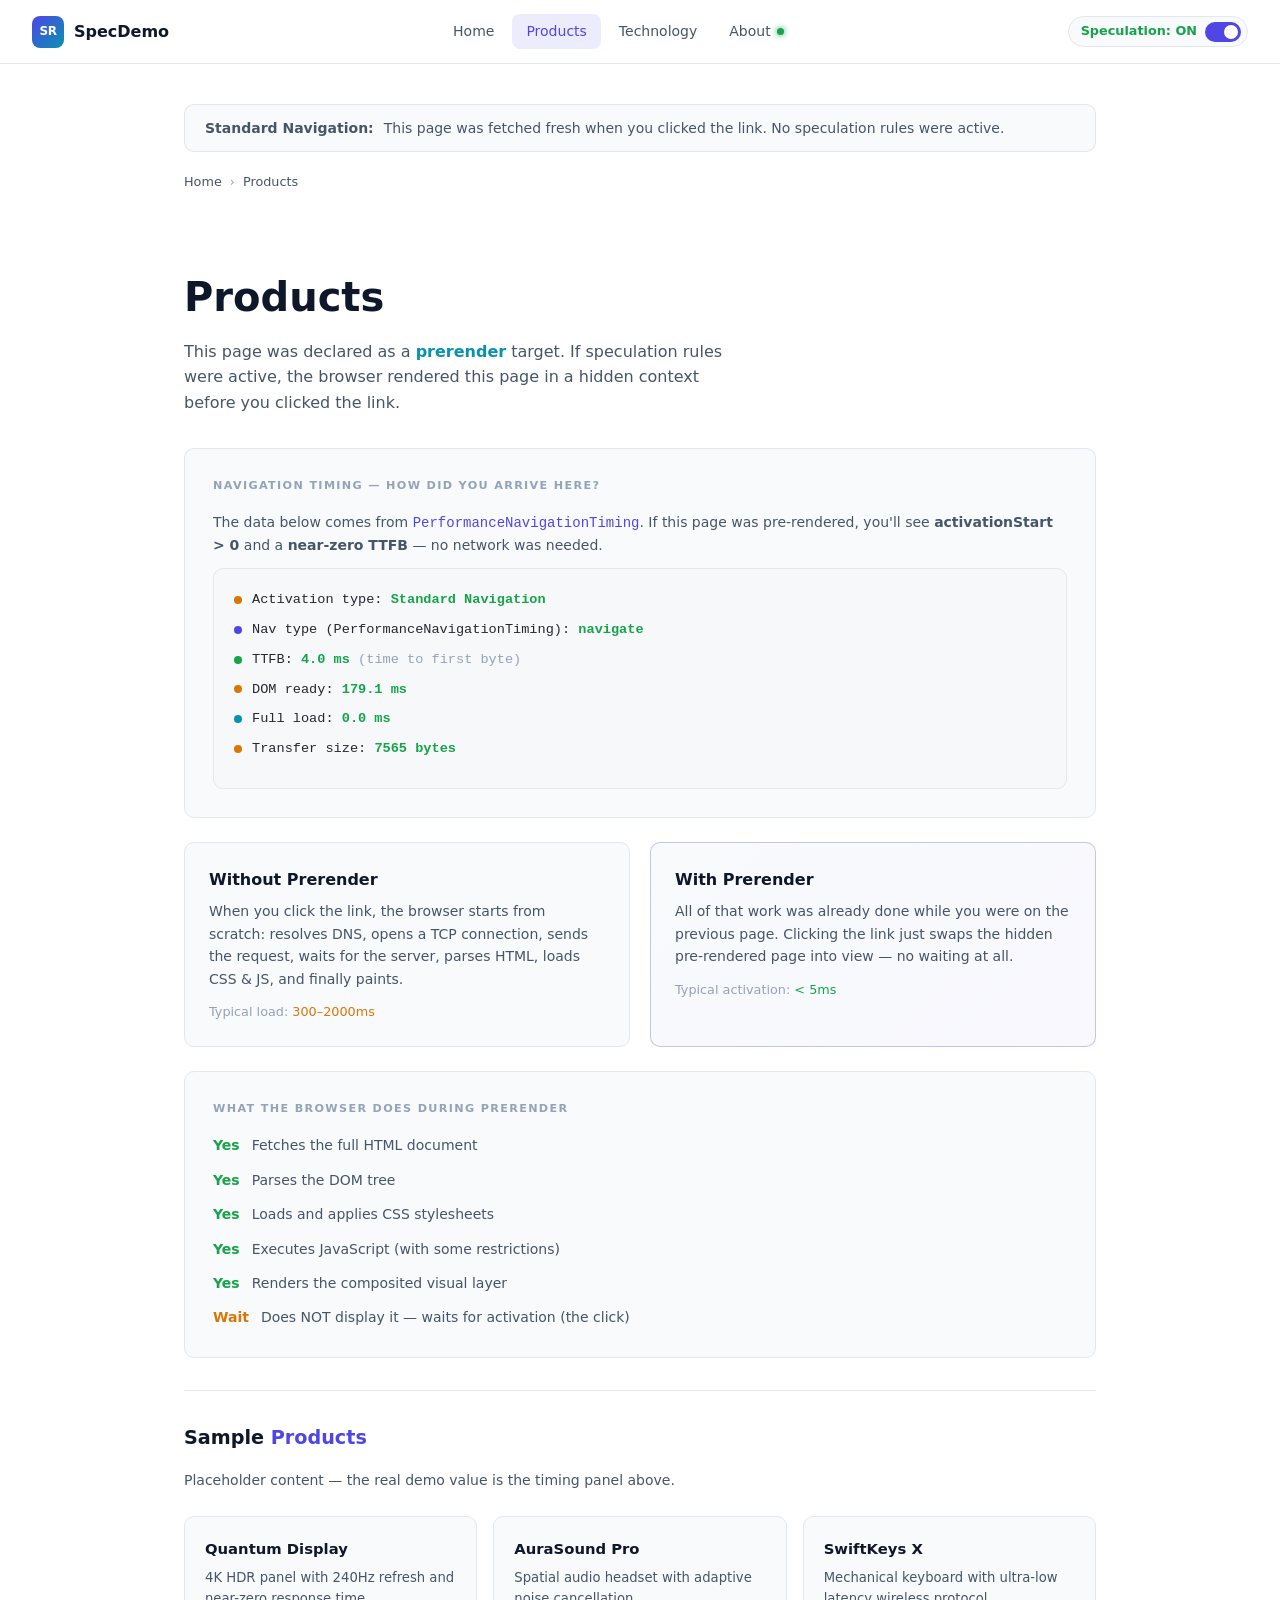
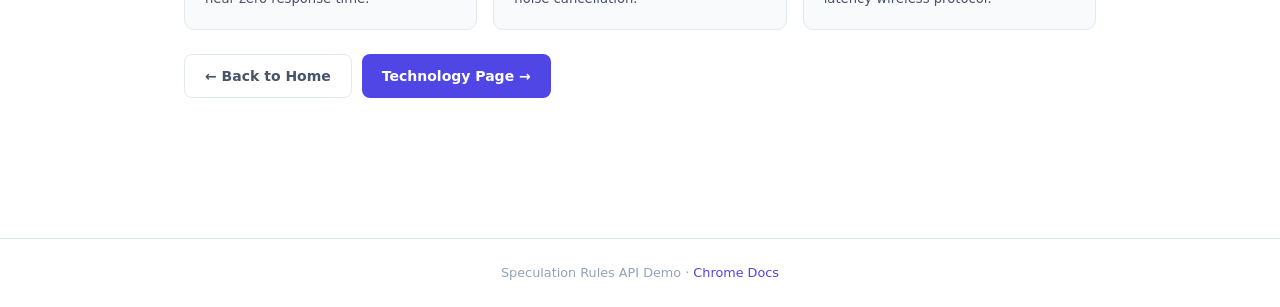
==== page-a.html @ c2bc2b2e "add speculation rules demo" ====
<!DOCTYPE html>
<html lang="en">
<head>
  <meta charset="UTF-8" />
  <meta name="viewport" content="width=device-width, initial-scale=1.0" />
  <title>Products — Speculation Rules Demo</title>
  <link rel="stylesheet" href="styles.css" />
</head>
<body>

<!-- ═══════════════════════════════════════════════════════
     NAVIGATION
═══════════════════════════════════════════════════════ -->
<nav class="nav">
  <a href="index.html" class="nav-logo">
    <div class="logo-icon" style="font-size:0.75rem;font-weight:800;color:white;letter-spacing:-0.03em;">SR</div>
    SpecDemo
  </a>

  <ul class="nav-links">
    <li><a href="index.html">Home</a></li>
    <li>
      <a href="page-a.html" class="active">
        Products
        <span class="prefetch-badge"></span>
      </a>
    </li>
    <li>
      <a href="page-b.html">
        Technology
        <span class="prefetch-badge"></span>
      </a>
    </li>
    <li>
      <a href="page-c.html">
        About
        <span class="prefetch-badge"></span>
      </a>
    </li>
  </ul>

  <div class="nav-controls">
    <label class="mode-toggle">
      <span class="toggle-label">Speculation: ON</span>
      <div class="toggle-switch">
        <input type="checkbox" id="speculation-toggle" checked />
        <span class="toggle-slider"></span>
      </div>
    </label>
  </div>
</nav>

<!-- ═══════════════════════════════════════════════════════
     MAIN CONTENT
═══════════════════════════════════════════════════════ -->
<main class="page-wrapper fade-in">

  <!-- Arrival Banner -->
  <div id="arrival-banner" class="arrival-banner"></div>

  <!-- Breadcrumb -->
  <div class="breadcrumb">
    <a href="index.html">Home</a>
    <span>&rsaquo;</span>
    <span style="color:var(--text-muted);">Products</span>
  </div>

  <!-- Page Hero -->
  <div class="page-hero">
    <h1>Products</h1>
    <p>
      This page was declared as a <strong style="color:var(--accent-2)">prerender</strong> target.
      If speculation rules were active, the browser rendered this page in a hidden context
      before you clicked the link.
    </p>
  </div>

  <!-- Navigation Timing Panel -->
  <div class="card">
    <div class="card-title">Navigation Timing — How did you arrive here?</div>
    <p style="font-size:0.875rem;color:var(--text-muted);margin-bottom:12px;">
      The data below comes from <code style="color:var(--accent)">PerformanceNavigationTiming</code>.
      If this page was pre-rendered, you'll see <strong>activationStart &gt; 0</strong> and a
      <strong>near-zero TTFB</strong> — no network was needed.
    </p>
    <div id="timing-display" class="timing-display">
      <span class="timing-muted">Loading timing data...</span>
    </div>
  </div>

  <!-- What Prerender Means -->
  <div class="compare-grid">
    <div class="compare-card">
      <h3>Without Prerender</h3>
      <p style="margin-bottom:12px;">
        When you click the link, the browser starts from scratch:
        resolves DNS, opens a TCP connection, sends the request, waits
        for the server, parses HTML, loads CSS &amp; JS, and finally paints.
      </p>
      <p style="font-size:0.8rem;color:var(--text-faint);">
        Typical load: <span style="color:var(--warning)">300–2000ms</span>
      </p>
    </div>
    <div class="compare-card highlight">
      <h3>With Prerender</h3>
      <p style="margin-bottom:12px;">
        All of that work was already done while you were on the previous page.
        Clicking the link just swaps the hidden pre-rendered page into view —
        no waiting at all.
      </p>
      <p style="font-size:0.8rem;color:var(--text-faint);">
        Typical activation: <span style="color:var(--success)">&lt; 5ms</span>
      </p>
    </div>
  </div>

  <!-- What the browser did -->
  <div class="card">
    <div class="card-title">What the browser does during prerender</div>
    <div style="display:flex;flex-direction:column;gap:12px;">
      <div style="display:flex;gap:12px;align-items:flex-start;font-size:0.875rem;">
        <span style="color:var(--success);font-weight:700;flex-shrink:0;">Yes</span>
        <span style="color:var(--text-muted);">Fetches the full HTML document</span>
      </div>
      <div style="display:flex;gap:12px;align-items:flex-start;font-size:0.875rem;">
        <span style="color:var(--success);font-weight:700;flex-shrink:0;">Yes</span>
        <span style="color:var(--text-muted);">Parses the DOM tree</span>
      </div>
      <div style="display:flex;gap:12px;align-items:flex-start;font-size:0.875rem;">
        <span style="color:var(--success);font-weight:700;flex-shrink:0;">Yes</span>
        <span style="color:var(--text-muted);">Loads and applies CSS stylesheets</span>
      </div>
      <div style="display:flex;gap:12px;align-items:flex-start;font-size:0.875rem;">
        <span style="color:var(--success);font-weight:700;flex-shrink:0;">Yes</span>
        <span style="color:var(--text-muted);">Executes JavaScript (with some restrictions)</span>
      </div>
      <div style="display:flex;gap:12px;align-items:flex-start;font-size:0.875rem;">
        <span style="color:var(--success);font-weight:700;flex-shrink:0;">Yes</span>
        <span style="color:var(--text-muted);">Renders the composited visual layer</span>
      </div>
      <div style="display:flex;gap:12px;align-items:flex-start;font-size:0.875rem;">
        <span style="color:var(--warning);font-weight:700;flex-shrink:0;">Wait</span>
        <span style="color:var(--text-muted);">Does NOT display it — waits for activation (the click)</span>
      </div>
    </div>
  </div>

  <!-- Sample Products Grid (cosmetic) -->
  <hr class="divider" />
  <h2 class="section-title">Sample <span>Products</span></h2>
  <p style="color:var(--text-muted);font-size:0.875rem;margin-bottom:20px;">
    Placeholder content — the real demo value is the timing panel above.
  </p>

  <div class="feature-grid">
    <div class="feature-item">
      <h4>Quantum Display</h4>
      <p>4K HDR panel with 240Hz refresh and near-zero response time.</p>
    </div>
    <div class="feature-item">
      <h4>AuraSound Pro</h4>
      <p>Spatial audio headset with adaptive noise cancellation.</p>
    </div>
    <div class="feature-item">
      <h4>SwiftKeys X</h4>
      <p>Mechanical keyboard with ultra-low latency wireless protocol.</p>
    </div>
  </div>

  <!-- Navigation -->
  <div class="btn-row">
    <a href="index.html" class="btn btn-outline">&larr; Back to Home</a>
    <a href="page-b.html" class="btn btn-primary">Technology Page &rarr;</a>
  </div>

</main>

<footer class="footer">
  Speculation Rules API Demo &middot;
  <a href="https://developer.chrome.com/docs/web-platform/prerender-pages" target="_blank" rel="noopener">Chrome Docs</a>
</footer>

<script src="app.js"></script>
</body>
</html>
---- styles.css ----
/* ============================================================
   Speculation Rules API Demo — Shared Stylesheet
   ============================================================ */

*, *::before, *::after {
  box-sizing: border-box;
  margin: 0;
  padding: 0;
}

:root {
  --bg: #ffffff;
  --surface: #f8fafc;
  --surface-2: #f1f5f9;
  --border: #e2e8f0;
  --accent: #4f46e5;
  --accent-glow: rgba(79, 70, 229, 0.1);
  --accent-2: #0891b2;
  --success: #16a34a;
  --warning: #d97706;
  --danger: #dc2626;
  --text: #0f172a;
  --text-muted: #475569;
  --text-faint: #94a3b8;
  --radius: 10px;
  --shadow: 0 4px 24px rgba(0,0,0,0.08);
  --nav-height: 64px;
}

html { scroll-behavior: smooth; }

body {
  background: var(--bg);
  color: var(--text);
  font-family: 'Segoe UI', system-ui, -apple-system, sans-serif;
  font-size: 16px;
  line-height: 1.6;
  min-height: 100vh;
}

/* ── Navigation Bar ─────────────────────────────────────── */
.nav {
  position: fixed;
  top: 0; left: 0; right: 0;
  height: var(--nav-height);
  background: rgba(255, 255, 255, 0.92);
  backdrop-filter: blur(12px);
  border-bottom: 1px solid var(--border);
  display: flex;
  align-items: center;
  justify-content: space-between;
  padding: 0 32px;
  z-index: 100;
}

.nav-logo {
  display: flex;
  align-items: center;
  gap: 10px;
  font-weight: 700;
  font-size: 1rem;
  color: var(--text);
  text-decoration: none;
}

.nav-logo .logo-icon {
  width: 32px; height: 32px;
  background: linear-gradient(135deg, var(--accent), var(--accent-2));
  border-radius: 8px;
  display: flex;
  align-items: center;
  justify-content: center;
  font-size: 16px;
}

.nav-links {
  display: flex;
  align-items: center;
  gap: 4px;
  list-style: none;
}

.nav-links a {
  display: flex;
  align-items: center;
  gap: 6px;
  padding: 6px 14px;
  border-radius: 8px;
  color: var(--text-muted);
  text-decoration: none;
  font-size: 0.875rem;
  font-weight: 500;
  transition: all 0.2s ease;
  position: relative;
}

.nav-links a:hover {
  background: var(--surface-2);
  color: var(--text);
}

.nav-links a.active {
  background: var(--accent-glow);
  color: var(--accent);
}

/* Prefetch status badge on nav link */
.nav-links a .prefetch-badge {
  display: none;
  width: 7px; height: 7px;
  border-radius: 50%;
  background: var(--success);
  box-shadow: 0 0 6px var(--success);
  animation: pulse 1.5s infinite;
}

.nav-links a.prefetched .prefetch-badge { display: block; }
.nav-links a.prerendered .prefetch-badge {
  background: var(--accent-2);
  box-shadow: 0 0 6px var(--accent-2);
}

/* ── Speculation Mode Toggle in Nav ─────────────────────── */
.nav-controls {
  display: flex;
  align-items: center;
  gap: 12px;
}

.mode-toggle {
  display: flex;
  align-items: center;
  gap: 8px;
  background: var(--surface);
  border: 1px solid var(--border);
  border-radius: 999px;
  padding: 4px 6px 4px 12px;
  font-size: 0.8rem;
  color: var(--text-muted);
  cursor: pointer;
  user-select: none;
  transition: border-color 0.2s;
}

.mode-toggle:hover { border-color: var(--accent); }
.mode-toggle .toggle-label { font-weight: 600; }

.toggle-switch {
  position: relative;
  width: 36px; height: 20px;
}

.toggle-switch input { opacity: 0; width: 0; height: 0; }

.toggle-slider {
  position: absolute;
  inset: 0;
  background: var(--text-faint);
  border-radius: 20px;
  transition: 0.3s;
  cursor: pointer;
}

.toggle-slider:before {
  content: '';
  position: absolute;
  height: 14px; width: 14px;
  left: 3px; bottom: 3px;
  background: white;
  border-radius: 50%;
  transition: 0.3s;
}

input:checked + .toggle-slider { background: var(--accent); }
input:checked + .toggle-slider:before { transform: translateX(16px); }

/* ── Page Layout ────────────────────────────────────────── */
.page-wrapper {
  padding-top: calc(var(--nav-height) + 40px);
  padding-bottom: 80px;
  max-width: 960px;
  margin: 0 auto;
  padding-left: 24px;
  padding-right: 24px;
}

/* ── Hero ───────────────────────────────────────────────── */
.hero {
  text-align: center;
  padding: 60px 0 48px;
}

.hero-eyebrow {
  display: inline-flex;
  align-items: center;
  gap: 6px;
  font-size: 0.75rem;
  font-weight: 700;
  letter-spacing: 0.1em;
  text-transform: uppercase;
  color: var(--accent);
  background: var(--accent-glow);
  border: 1px solid rgba(99,102,241,0.3);
  border-radius: 999px;
  padding: 4px 12px;
  margin-bottom: 20px;
}

.hero h1 {
  font-size: clamp(2rem, 5vw, 3rem);
  font-weight: 800;
  line-height: 1.15;
  margin-bottom: 16px;
  color: var(--text);
}

.hero h1 span {
  background: linear-gradient(135deg, var(--accent), var(--accent-2));
  -webkit-background-clip: text;
  background-clip: text;
}

.hero p {
  font-size: 1.05rem;
  color: var(--text-muted);
  max-width: 600px;
  margin: 0 auto;
}

/* ── Cards ──────────────────────────────────────────────── */
.card {
  background: var(--surface);
  border: 1px solid var(--border);
  border-radius: var(--radius);
  padding: 28px;
  margin-bottom: 24px;
  transition: border-color 0.2s;
}

.card:hover { border-color: #cbd5e1; }

.card-title {
  font-size: 0.7rem;
  font-weight: 700;
  letter-spacing: 0.12em;
  text-transform: uppercase;
  color: var(--text-faint);
  margin-bottom: 16px;
}

/* ── Compare Grid ───────────────────────────────────────── */
.compare-grid {
  display: grid;
  grid-template-columns: 1fr 1fr;
  gap: 20px;
  margin-bottom: 24px;
}

@media (max-width: 640px) {
  .compare-grid { grid-template-columns: 1fr; }
}

.compare-card {
  background: var(--surface);
  border: 1px solid var(--border);
  border-radius: var(--radius);
  padding: 24px;
}

.compare-card.highlight {
  border-color: rgba(79,70,229,0.3);
  background: linear-gradient(135deg, var(--surface) 0%, rgba(79,70,229,0.04) 100%);
}

.compare-card .compare-icon {
  font-size: 1.75rem;
  margin-bottom: 12px;
}

.compare-card h3 {
  font-size: 1rem;
  font-weight: 700;
  margin-bottom: 8px;
}

.compare-card p {
  font-size: 0.875rem;
  color: var(--text-muted);
  line-height: 1.6;
}

/* ── Step List ──────────────────────────────────────────── */
.step-list {
  list-style: none;
  display: flex;
  flex-direction: column;
  gap: 10px;
  margin-top: 14px;
}

.step-list li {
  display: flex;
  align-items: flex-start;
  gap: 12px;
  font-size: 0.875rem;
  color: var(--text-muted);
}

.step-num {
  flex-shrink: 0;
  width: 22px; height: 22px;
  border-radius: 50%;
  background: var(--surface-2);
  border: 1px solid var(--border);
  display: flex;
  align-items: center;
  justify-content: center;
  font-size: 0.7rem;
  font-weight: 700;
  color: var(--accent);
  margin-top: 1px;
}

/* ── Code Block ─────────────────────────────────────────── */
.code-block {
  background: #f6f8fa;
  border: 1px solid var(--border);
  border-radius: var(--radius);
  overflow: hidden;
  margin-bottom: 24px;
}

.code-header {
  display: flex;
  align-items: center;
  justify-content: space-between;
  padding: 10px 16px;
  background: #eef2f7;
  border-bottom: 1px solid var(--border);
}

.code-header .code-lang {
  font-size: 0.75rem;
  font-weight: 600;
  color: var(--text-muted);
  font-family: 'Courier New', monospace;
}

.code-dots {
  display: flex;
  gap: 6px;
}

.code-dots span {
  width: 10px; height: 10px;
  border-radius: 50%;
}

.code-dots span:nth-child(1) { background: #ef4444; }
.code-dots span:nth-child(2) { background: var(--warning); }
.code-dots span:nth-child(3) { background: var(--success); }

pre {
  padding: 20px;
  overflow-x: auto;
  font-family: 'Courier New', Consolas, monospace;
  font-size: 0.825rem;
  line-height: 1.7;
  color: #24292f;
}

.token-key   { color: #0550ae; }
.token-str   { color: #0a3069; }
.token-tag   { color: #116329; }
.token-attr  { color: #953800; }
.token-val   { color: #0a3069; }
.token-comment { color: #6e7781; font-style: italic; }
.token-kw    { color: #cf222e; }

/* ── Status Panel ───────────────────────────────────────── */
.status-panel {
  background: var(--surface);
  border: 1px solid var(--border);
  border-radius: var(--radius);
  padding: 20px 24px;
  margin-bottom: 24px;
}

.status-panel-title {
  font-size: 0.75rem;
  font-weight: 700;
  letter-spacing: 0.08em;
  text-transform: uppercase;
  color: var(--text-faint);
  margin-bottom: 14px;
}

.status-rows {
  display: flex;
  flex-direction: column;
  gap: 10px;
}

.status-row {
  display: flex;
  align-items: center;
  justify-content: space-between;
  font-size: 0.875rem;
}

.status-row .status-label { color: var(--text-muted); }

.status-badge {
  display: inline-flex;
  align-items: center;
  gap: 5px;
  font-size: 0.75rem;
  font-weight: 600;
  padding: 2px 10px;
  border-radius: 999px;
}

.badge-green  { background: #dcfce7; color: var(--success); border: 1px solid #bbf7d0; }
.badge-yellow { background: #fef9c3; color: var(--warning); border: 1px solid #fef08a; }
.badge-blue   { background: #e0f2fe; color: var(--accent-2); border: 1px solid #bae6fd; }
.badge-red    { background: #fee2e2; color: var(--danger); border: 1px solid #fecaca; }
.badge-gray   { background: var(--surface-2); color: var(--text-faint); border: 1px solid var(--border); }
.badge-purple { background: #ede9fe; color: var(--accent); border: 1px solid #ddd6fe; }

/* ── Timing Display ─────────────────────────────────────── */
.timing-display {
  background: #f6f8fa;
  border: 1px solid var(--border);
  border-radius: var(--radius);
  padding: 20px;
  margin-top: 12px;
  font-family: 'Courier New', monospace;
  font-size: 0.85rem;
  min-height: 90px;
}

.timing-line {
  display: flex;
  align-items: center;
  gap: 10px;
  margin-bottom: 8px;
  animation: fadeIn 0.4s ease;
}

.timing-dot {
  width: 8px; height: 8px;
  border-radius: 50%;
  flex-shrink: 0;
}

.timing-dot.green  { background: var(--success); }
.timing-dot.blue   { background: var(--accent-2); }
.timing-dot.yellow { background: var(--warning); }
.timing-dot.purple { background: var(--accent); }

.timing-val { color: var(--success); font-weight: 700; }
.timing-muted { color: var(--text-faint); }

/* ── Page Content (inner pages) ─────────────────────────── */
.page-hero {
  padding: 48px 0 32px;
}

.page-icon {
  font-size: 3rem;
  margin-bottom: 16px;
}

.page-hero h1 {
  font-size: clamp(1.75rem, 4vw, 2.5rem);
  font-weight: 800;
  margin-bottom: 10px;
}

.page-hero p {
  font-size: 1rem;
  color: var(--text-muted);
  max-width: 540px;
}

.breadcrumb {
  display: flex;
  align-items: center;
  gap: 8px;
  font-size: 0.8rem;
  color: var(--text-faint);
  margin-bottom: 24px;
}

.breadcrumb a { color: var(--text-muted); text-decoration: none; }
.breadcrumb a:hover { color: var(--text); }

/* ── Feature Grid ───────────────────────────────────────── */
.feature-grid {
  display: grid;
  grid-template-columns: repeat(auto-fit, minmax(220px, 1fr));
  gap: 16px;
  margin: 24px 0;
}

.feature-item {
  background: var(--surface);
  border: 1px solid var(--border);
  border-radius: var(--radius);
  padding: 20px;
}

.feature-item .feature-icon { font-size: 1.5rem; margin-bottom: 10px; }
.feature-item h4 { font-size: 0.925rem; font-weight: 700; margin-bottom: 6px; }
.feature-item p  { font-size: 0.825rem; color: var(--text-muted); }

/* ── Nav-back Button ────────────────────────────────────── */
.btn {
  display: inline-flex;
  align-items: center;
  gap: 6px;
  padding: 10px 20px;
  border-radius: 8px;
  font-size: 0.875rem;
  font-weight: 600;
  cursor: pointer;
  border: none;
  text-decoration: none;
  transition: all 0.2s;
}

.btn-primary {
  background: var(--accent);
  color: white;
}

.btn-primary:hover { background: #5254cc; transform: translateY(-1px); }

.btn-outline {
  background: transparent;
  color: var(--text-muted);
  border: 1px solid var(--border);
}

.btn-outline:hover {
  background: var(--surface-2);
  color: var(--text);
  border-color: #cbd5e1;
}

.btn-row {
  display: flex;
  flex-wrap: wrap;
  gap: 10px;
  margin-top: 24px;
}

/* ── Arrival Banner (shown on landing) ──────────────────── */
.arrival-banner {
  display: none;
  align-items: center;
  gap: 10px;
  padding: 12px 20px;
  border-radius: var(--radius);
  margin-bottom: 20px;
  font-size: 0.875rem;
  font-weight: 500;
  animation: slideDown 0.4s ease;
}

.arrival-banner.show { display: flex; }
.arrival-banner.prerender { background: #e0f2fe; border: 1px solid #bae6fd; color: var(--accent-2); }
.arrival-banner.prefetch  { background: #dcfce7; border: 1px solid #bbf7d0; color: var(--success); }
.arrival-banner.normal    { background: var(--surface); border: 1px solid var(--border); color: var(--text-muted); }

/* ── Divider ─────────────────────────────────────────────── */
.divider {
  border: none;
  border-top: 1px solid var(--border);
  margin: 32px 0;
}

/* ── Section Title ──────────────────────────────────────── */
.section-title {
  font-size: 1.2rem;
  font-weight: 700;
  margin-bottom: 16px;
}

.section-title span { color: var(--accent); }

/* ── Animations ─────────────────────────────────────────── */
@keyframes pulse {
  0%, 100% { opacity: 1; }
  50% { opacity: 0.4; }
}

@keyframes fadeIn {
  from { opacity: 0; transform: translateY(4px); }
  to   { opacity: 1; transform: translateY(0); }
}

@keyframes slideDown {
  from { opacity: 0; transform: translateY(-8px); }
  to   { opacity: 1; transform: translateY(0); }
}

.fade-in { animation: fadeIn 0.5s ease; }

/* ── Footer ─────────────────────────────────────────────── */
.footer {
  text-align: center;
  padding: 24px;
  font-size: 0.8rem;
  color: var(--text-faint);
  border-top: 1px solid var(--border);
  margin-top: 60px;
}

.footer a { color: var(--accent); text-decoration: none; }
.footer a:hover { text-decoration: underline; }

/* ── Scrollbar ──────────────────────────────────────────── */
::-webkit-scrollbar { width: 6px; height: 6px; }
::-webkit-scrollbar-track { background: var(--surface); }
::-webkit-scrollbar-thumb { background: #cbd5e1; border-radius: 99px; }
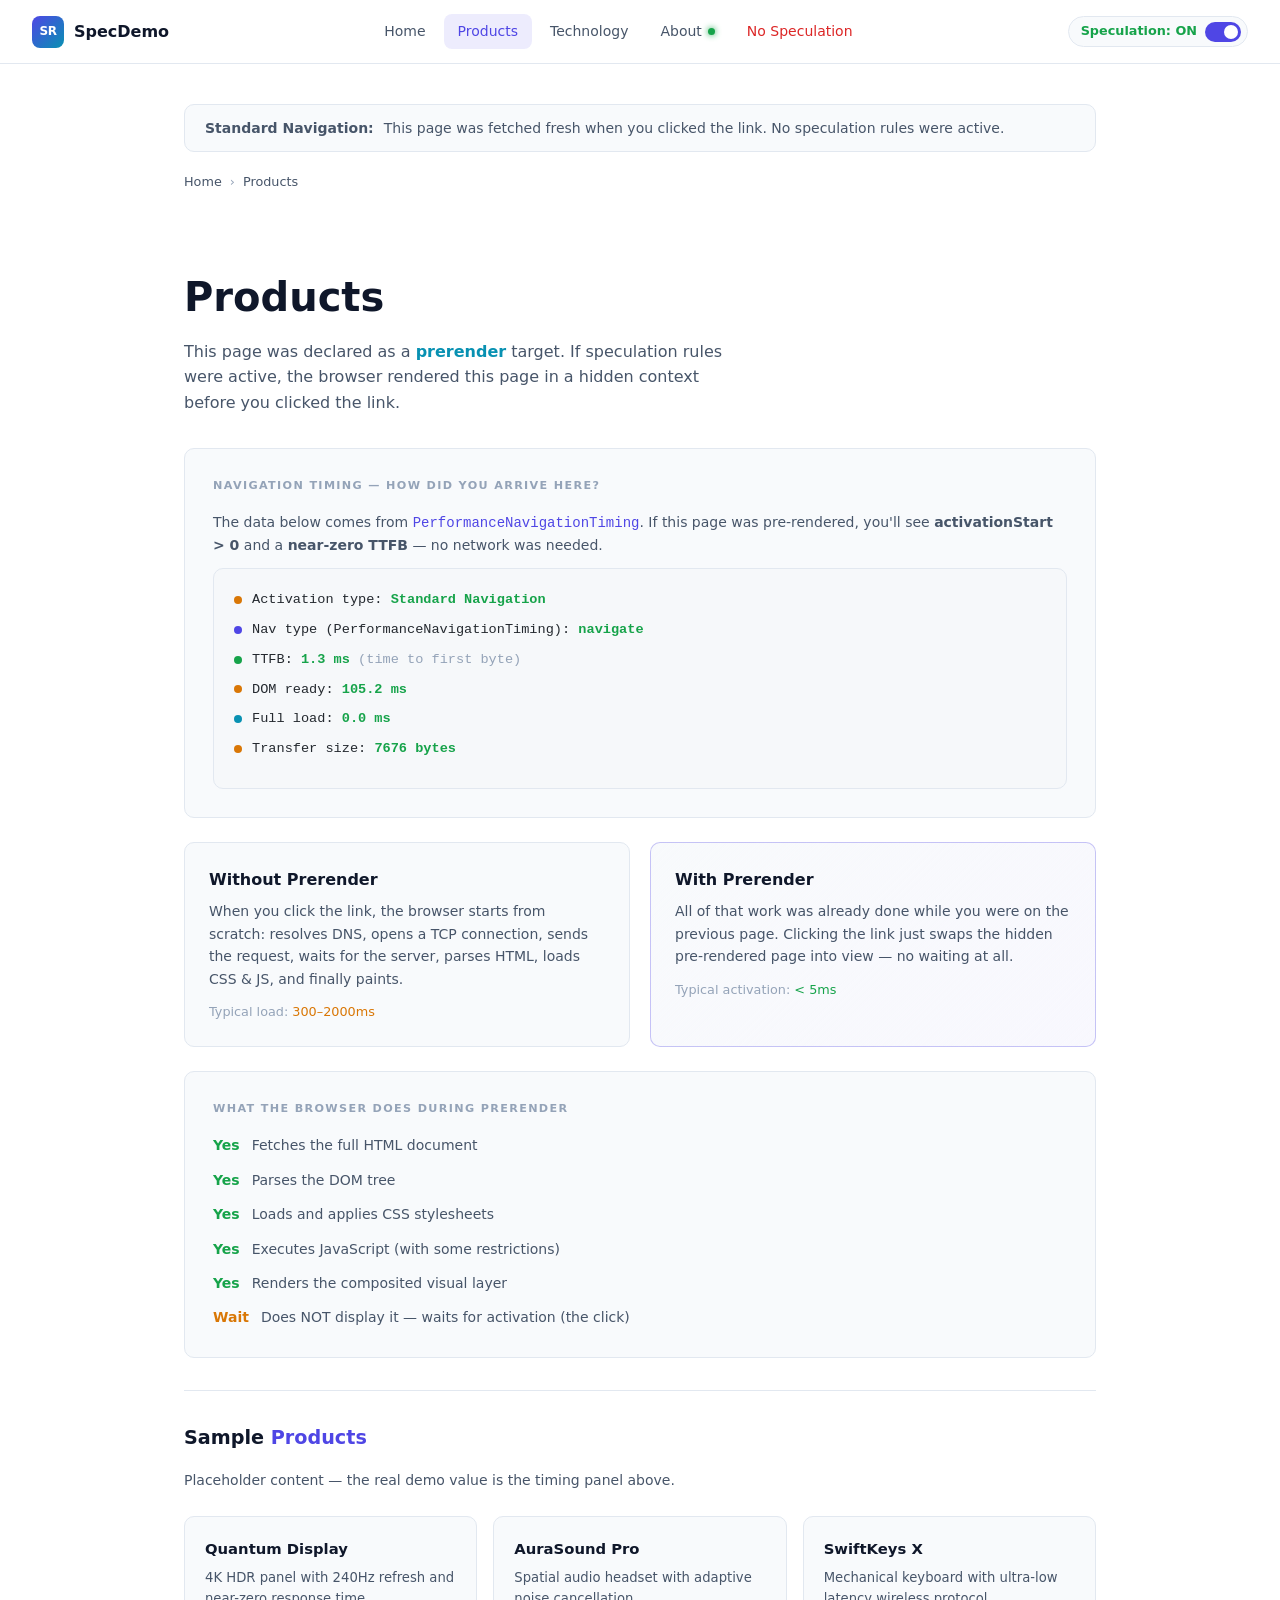
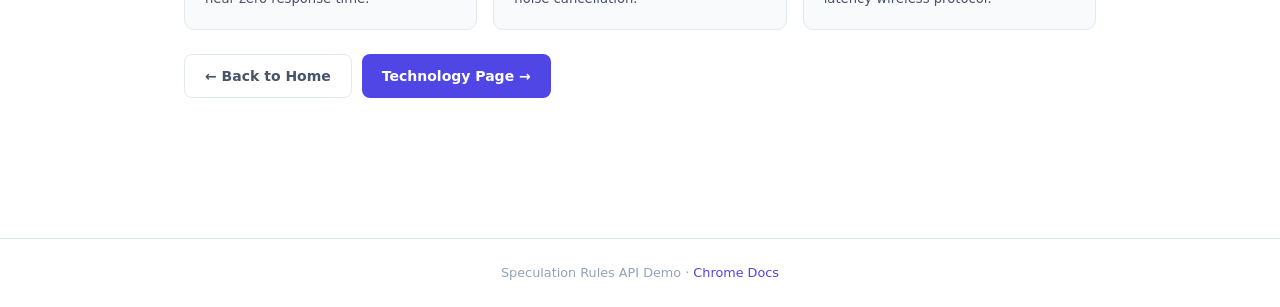
==== commit 8ad63979: "add new page" ====
--- a/page-a.html
+++ b/page-a.html
@@ -35,6 +35,11 @@
       <a href="page-c.html">
         About
         <span class="prefetch-badge"></span>
+      </a>
+    </li>
+    <li>
+      <a href="page-d.html" style="color:var(--danger);">
+        No Speculation
       </a>
     </li>
   </ul>
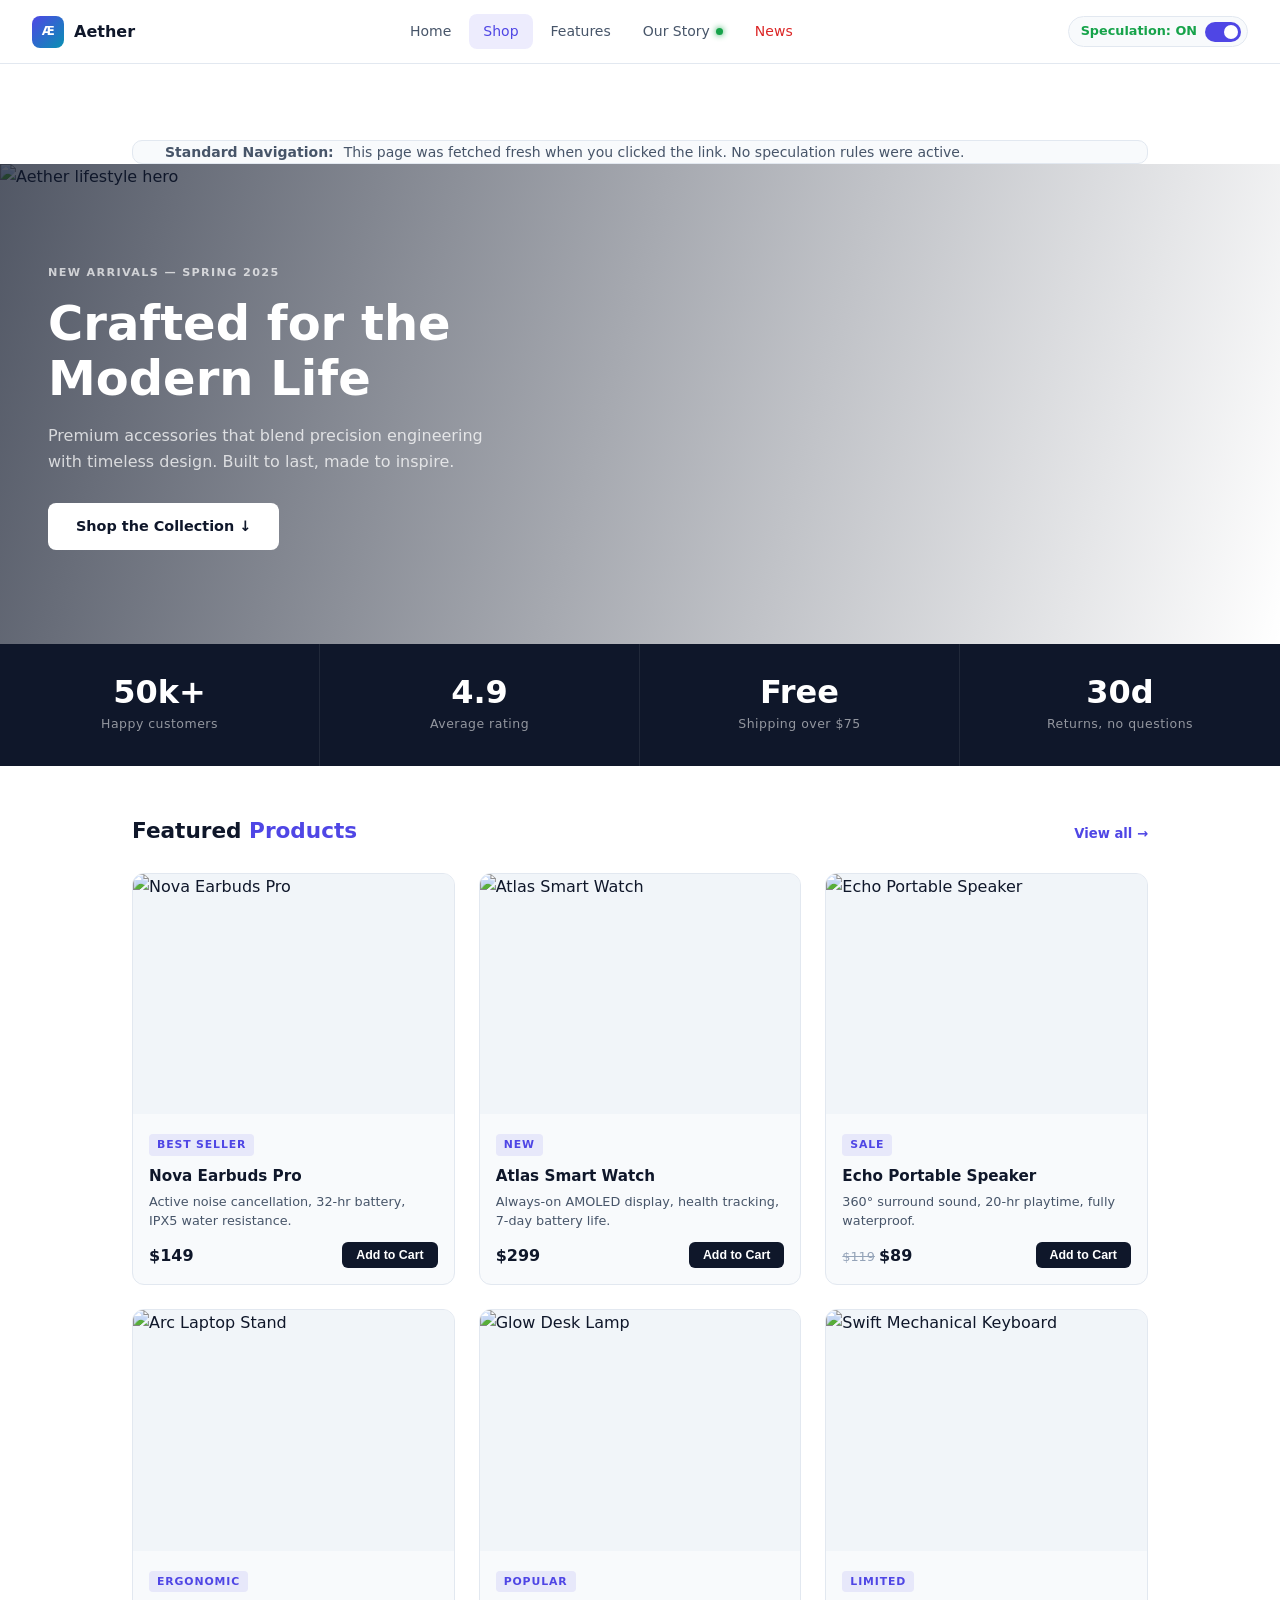
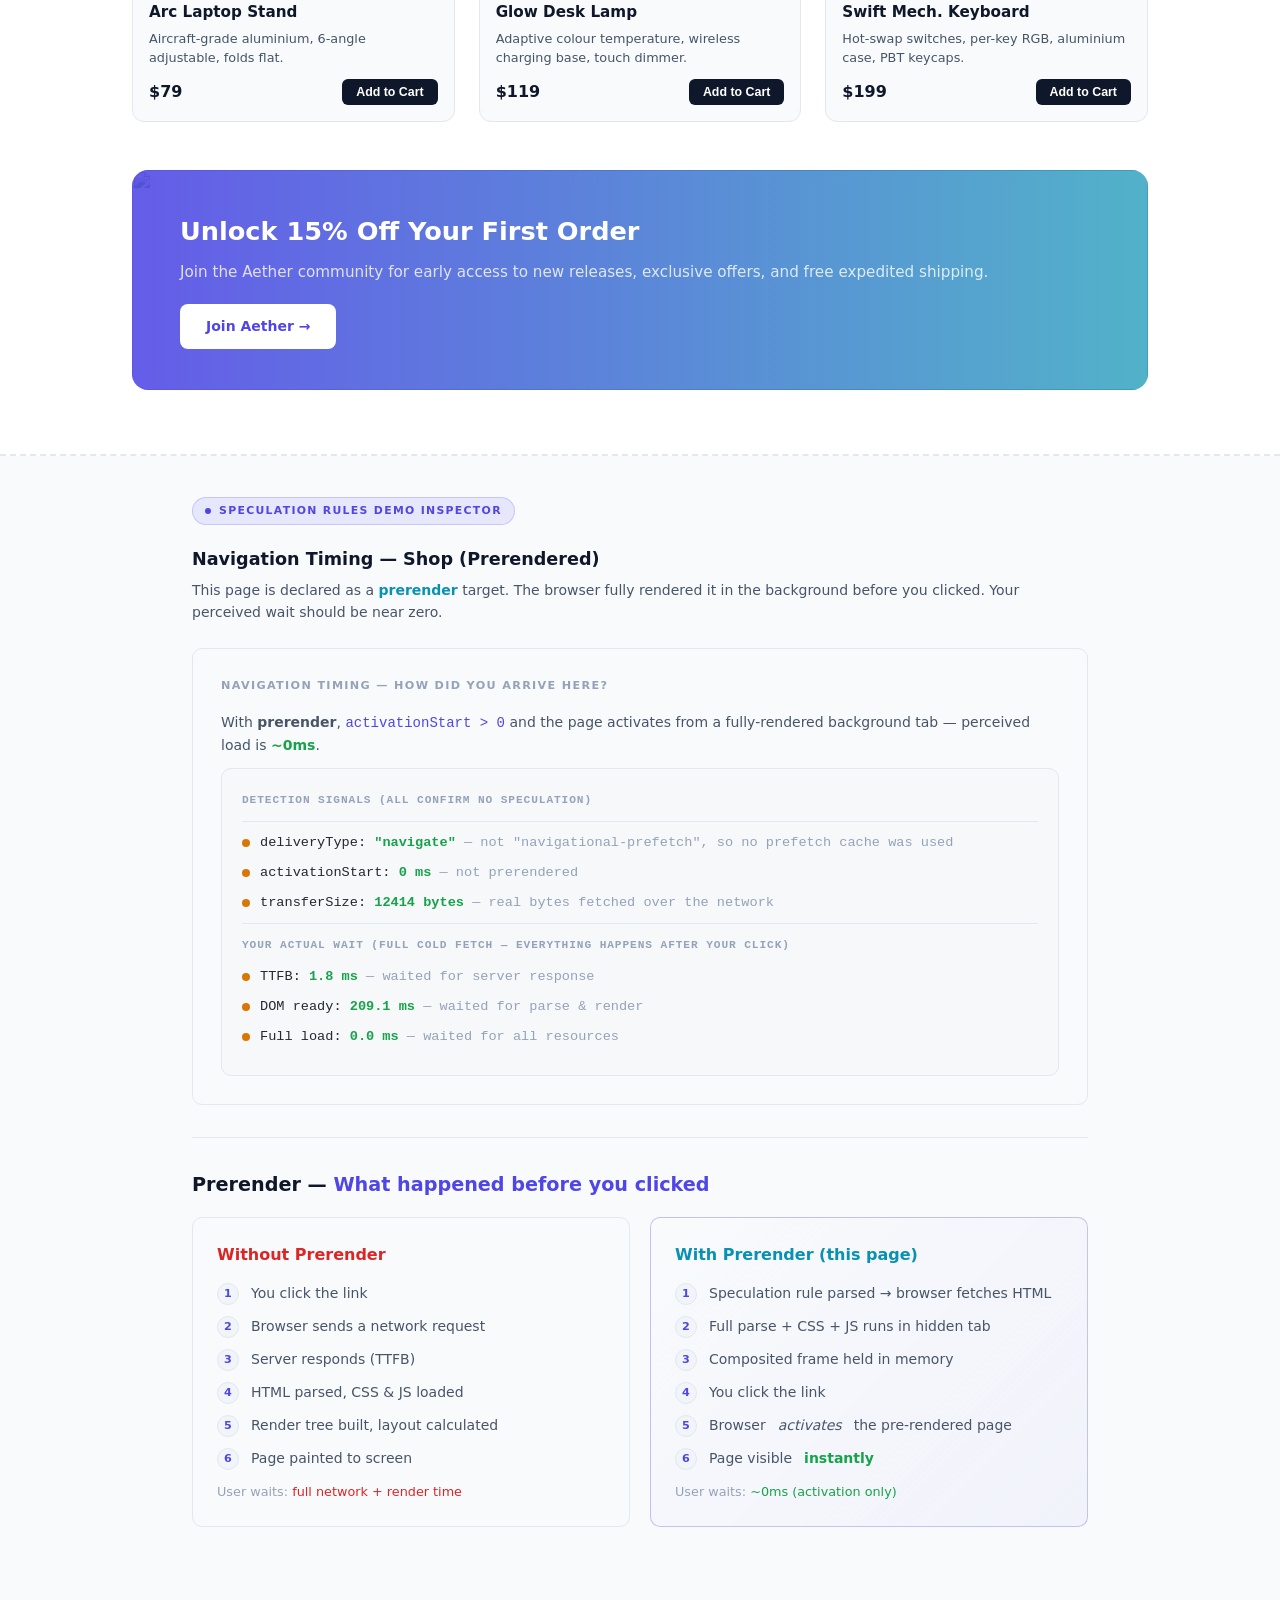
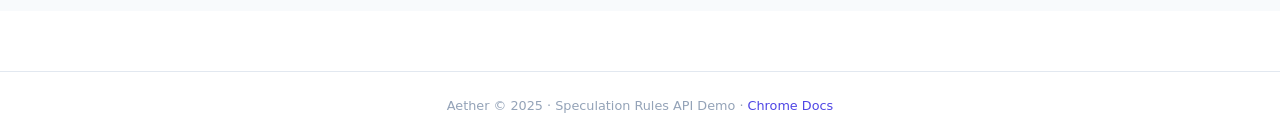
==== commit fc92edae: "add pages" ====
--- a/page-a.html
+++ b/page-a.html
@@ -3,7 +3,7 @@
 <head>
   <meta charset="UTF-8" />
   <meta name="viewport" content="width=device-width, initial-scale=1.0" />
-  <title>Products — Speculation Rules Demo</title>
+  <title>Shop — Aether</title>
   <link rel="stylesheet" href="styles.css" />
 </head>
 <body>
@@ -13,33 +13,33 @@
 ═══════════════════════════════════════════════════════ -->
 <nav class="nav">
   <a href="index.html" class="nav-logo">
-    <div class="logo-icon" style="font-size:0.75rem;font-weight:800;color:white;letter-spacing:-0.03em;">SR</div>
-    SpecDemo
+    <div class="logo-icon" style="font-size:0.75rem;font-weight:800;color:white;letter-spacing:-0.03em;">Æ</div>
+    Aether
   </a>
 
   <ul class="nav-links">
     <li><a href="index.html">Home</a></li>
     <li>
       <a href="page-a.html" class="active">
-        Products
+        Shop
         <span class="prefetch-badge"></span>
       </a>
     </li>
     <li>
       <a href="page-b.html">
-        Technology
+        Features
         <span class="prefetch-badge"></span>
       </a>
     </li>
     <li>
       <a href="page-c.html">
-        About
+        Our Story
         <span class="prefetch-badge"></span>
       </a>
     </li>
     <li>
       <a href="page-d.html" style="color:var(--danger);">
-        No Speculation
+        News
       </a>
     </li>
   </ul>
@@ -58,130 +58,228 @@
 <!-- ═══════════════════════════════════════════════════════
      MAIN CONTENT
 ═══════════════════════════════════════════════════════ -->
-<main class="page-wrapper fade-in">
+<main class="page-wrapper-wide fade-in">
 
   <!-- Arrival Banner -->
-  <div id="arrival-banner" class="arrival-banner"></div>
-
-  <!-- Breadcrumb -->
-  <div class="breadcrumb">
-    <a href="index.html">Home</a>
-    <span>&rsaquo;</span>
-    <span style="color:var(--text-muted);">Products</span>
+  <div id="arrival-banner" class="arrival-banner" style="max-width:1016px;margin:calc(var(--nav-height) + 12px) auto 0;padding:0 32px;" ></div>
+
+  <!-- Site Hero -->
+  <div class="site-hero">
+    <img
+      class="site-hero-img"
+      src="https://picsum.photos/seed/aether-hero-shop/1440/480"
+      alt="Aether lifestyle hero"
+      loading="eager"
+    />
+    <div class="site-hero-overlay"></div>
+    <div class="site-hero-content">
+      <span class="site-hero-eyebrow">New Arrivals — Spring 2025</span>
+      <h1>Crafted for the<br>Modern Life</h1>
+      <p>Premium accessories that blend precision engineering with timeless design. Built to last, made to inspire.</p>
+      <a href="#products" class="btn-hero">Shop the Collection &darr;</a>
+    </div>
   </div>
 
-  <!-- Page Hero -->
-  <div class="page-hero">
-    <h1>Products</h1>
-    <p>
-      This page was declared as a <strong style="color:var(--accent-2)">prerender</strong> target.
-      If speculation rules were active, the browser rendered this page in a hidden context
-      before you clicked the link.
-    </p>
+  <!-- Stats Strip -->
+  <div class="stats-strip">
+    <div class="stat-item">
+      <div class="stat-number">50k+</div>
+      <div class="stat-label">Happy customers</div>
+    </div>
+    <div class="stat-item">
+      <div class="stat-number">4.9</div>
+      <div class="stat-label">Average rating</div>
+    </div>
+    <div class="stat-item">
+      <div class="stat-number">Free</div>
+      <div class="stat-label">Shipping over $75</div>
+    </div>
+    <div class="stat-item">
+      <div class="stat-number">30d</div>
+      <div class="stat-label">Returns, no questions</div>
+    </div>
   </div>
 
-  <!-- Navigation Timing Panel -->
-  <div class="card">
-    <div class="card-title">Navigation Timing — How did you arrive here?</div>
-    <p style="font-size:0.875rem;color:var(--text-muted);margin-bottom:12px;">
-      The data below comes from <code style="color:var(--accent)">PerformanceNavigationTiming</code>.
-      If this page was pre-rendered, you'll see <strong>activationStart &gt; 0</strong> and a
-      <strong>near-zero TTFB</strong> — no network was needed.
-    </p>
-    <div id="timing-display" class="timing-display">
-      <span class="timing-muted">Loading timing data...</span>
-    </div>
-  </div>
-
-  <!-- What Prerender Means -->
-  <div class="compare-grid">
-    <div class="compare-card">
-      <h3>Without Prerender</h3>
-      <p style="margin-bottom:12px;">
-        When you click the link, the browser starts from scratch:
-        resolves DNS, opens a TCP connection, sends the request, waits
-        for the server, parses HTML, loads CSS &amp; JS, and finally paints.
+  <!-- Products Section -->
+  <div class="content-inner" id="products">
+
+    <div class="section-header">
+      <h2>Featured <span>Products</span></h2>
+      <a href="#">View all &rarr;</a>
+    </div>
+
+    <div class="product-grid">
+
+      <div class="product-card">
+        <img class="product-card-img" src="https://picsum.photos/seed/nova-earbuds/600/450" alt="Nova Earbuds Pro" />
+        <div class="product-card-body">
+          <span class="product-tag">Best Seller</span>
+          <div class="product-name">Nova Earbuds Pro</div>
+          <div class="product-desc">Active noise cancellation, 32-hr battery, IPX5 water resistance.</div>
+          <div class="product-footer">
+            <div class="product-price">$149</div>
+            <button class="btn-add">Add to Cart</button>
+          </div>
+        </div>
+      </div>
+
+      <div class="product-card">
+        <img class="product-card-img" src="https://picsum.photos/seed/atlas-watch/600/450" alt="Atlas Smart Watch" />
+        <div class="product-card-body">
+          <span class="product-tag">New</span>
+          <div class="product-name">Atlas Smart Watch</div>
+          <div class="product-desc">Always-on AMOLED display, health tracking, 7-day battery life.</div>
+          <div class="product-footer">
+            <div class="product-price">$299</div>
+            <button class="btn-add">Add to Cart</button>
+          </div>
+        </div>
+      </div>
+
+      <div class="product-card">
+        <img class="product-card-img" src="https://picsum.photos/seed/echo-speaker/600/450" alt="Echo Portable Speaker" />
+        <div class="product-card-body">
+          <span class="product-tag">Sale</span>
+          <div class="product-name">Echo Portable Speaker</div>
+          <div class="product-desc">360° surround sound, 20-hr playtime, fully waterproof.</div>
+          <div class="product-footer">
+            <div class="product-price">
+              <span class="price-old">$119</span>$89
+            </div>
+            <button class="btn-add">Add to Cart</button>
+          </div>
+        </div>
+      </div>
+
+      <div class="product-card">
+        <img class="product-card-img" src="https://picsum.photos/seed/arc-stand/600/450" alt="Arc Laptop Stand" />
+        <div class="product-card-body">
+          <span class="product-tag">Ergonomic</span>
+          <div class="product-name">Arc Laptop Stand</div>
+          <div class="product-desc">Aircraft-grade aluminium, 6-angle adjustable, folds flat.</div>
+          <div class="product-footer">
+            <div class="product-price">$79</div>
+            <button class="btn-add">Add to Cart</button>
+          </div>
+        </div>
+      </div>
+
+      <div class="product-card">
+        <img class="product-card-img" src="https://picsum.photos/seed/glow-lamp/600/450" alt="Glow Desk Lamp" />
+        <div class="product-card-body">
+          <span class="product-tag">Popular</span>
+          <div class="product-name">Glow Desk Lamp</div>
+          <div class="product-desc">Adaptive colour temperature, wireless charging base, touch dimmer.</div>
+          <div class="product-footer">
+            <div class="product-price">$119</div>
+            <button class="btn-add">Add to Cart</button>
+          </div>
+        </div>
+      </div>
+
+      <div class="product-card">
+        <img class="product-card-img" src="https://picsum.photos/seed/swift-keyboard/600/450" alt="Swift Mechanical Keyboard" />
+        <div class="product-card-body">
+          <span class="product-tag">Limited</span>
+          <div class="product-name">Swift Mech. Keyboard</div>
+          <div class="product-desc">Hot-swap switches, per-key RGB, aluminium case, PBT keycaps.</div>
+          <div class="product-footer">
+            <div class="product-price">$199</div>
+            <button class="btn-add">Add to Cart</button>
+          </div>
+        </div>
+      </div>
+
+    </div><!-- /product-grid -->
+
+    <!-- CTA Banner -->
+    <div class="cta-banner">
+      <img class="cta-banner-img" src="https://picsum.photos/seed/aether-cta-a/1200/400" alt="" />
+      <div class="cta-banner-overlay"></div>
+      <div class="cta-banner-content">
+        <h2>Unlock 15% Off Your First Order</h2>
+        <p>Join the Aether community for early access to new releases, exclusive offers, and free expedited shipping.</p>
+        <a href="#" class="btn-cta">Join Aether &rarr;</a>
+      </div>
+    </div>
+
+  </div><!-- /content-inner -->
+
+  <!-- ═══════════════════════════════════════════════════════
+       DEMO INSPECTOR
+  ═══════════════════════════════════════════════════════ -->
+  <hr class="demo-inspector-divider" />
+  <section class="demo-inspector">
+    <div class="demo-inspector-inner">
+
+      <div class="demo-inspector-eyebrow">Speculation Rules Demo Inspector</div>
+      <h2>Navigation Timing — Shop (Prerendered)</h2>
+      <p class="inspector-sub">
+        This page is declared as a <strong style="color:var(--accent-2)">prerender</strong> target.
+        The browser fully rendered it in the background before you clicked.
+        Your perceived wait should be near zero.
       </p>
-      <p style="font-size:0.8rem;color:var(--text-faint);">
-        Typical load: <span style="color:var(--warning)">300–2000ms</span>
-      </p>
-    </div>
-    <div class="compare-card highlight">
-      <h3>With Prerender</h3>
-      <p style="margin-bottom:12px;">
-        All of that work was already done while you were on the previous page.
-        Clicking the link just swaps the hidden pre-rendered page into view —
-        no waiting at all.
-      </p>
-      <p style="font-size:0.8rem;color:var(--text-faint);">
-        Typical activation: <span style="color:var(--success)">&lt; 5ms</span>
-      </p>
-    </div>
-  </div>
-
-  <!-- What the browser did -->
-  <div class="card">
-    <div class="card-title">What the browser does during prerender</div>
-    <div style="display:flex;flex-direction:column;gap:12px;">
-      <div style="display:flex;gap:12px;align-items:flex-start;font-size:0.875rem;">
-        <span style="color:var(--success);font-weight:700;flex-shrink:0;">Yes</span>
-        <span style="color:var(--text-muted);">Fetches the full HTML document</span>
-      </div>
-      <div style="display:flex;gap:12px;align-items:flex-start;font-size:0.875rem;">
-        <span style="color:var(--success);font-weight:700;flex-shrink:0;">Yes</span>
-        <span style="color:var(--text-muted);">Parses the DOM tree</span>
-      </div>
-      <div style="display:flex;gap:12px;align-items:flex-start;font-size:0.875rem;">
-        <span style="color:var(--success);font-weight:700;flex-shrink:0;">Yes</span>
-        <span style="color:var(--text-muted);">Loads and applies CSS stylesheets</span>
-      </div>
-      <div style="display:flex;gap:12px;align-items:flex-start;font-size:0.875rem;">
-        <span style="color:var(--success);font-weight:700;flex-shrink:0;">Yes</span>
-        <span style="color:var(--text-muted);">Executes JavaScript (with some restrictions)</span>
-      </div>
-      <div style="display:flex;gap:12px;align-items:flex-start;font-size:0.875rem;">
-        <span style="color:var(--success);font-weight:700;flex-shrink:0;">Yes</span>
-        <span style="color:var(--text-muted);">Renders the composited visual layer</span>
-      </div>
-      <div style="display:flex;gap:12px;align-items:flex-start;font-size:0.875rem;">
-        <span style="color:var(--warning);font-weight:700;flex-shrink:0;">Wait</span>
-        <span style="color:var(--text-muted);">Does NOT display it — waits for activation (the click)</span>
-      </div>
-    </div>
-  </div>
-
-  <!-- Sample Products Grid (cosmetic) -->
-  <hr class="divider" />
-  <h2 class="section-title">Sample <span>Products</span></h2>
-  <p style="color:var(--text-muted);font-size:0.875rem;margin-bottom:20px;">
-    Placeholder content — the real demo value is the timing panel above.
-  </p>
-
-  <div class="feature-grid">
-    <div class="feature-item">
-      <h4>Quantum Display</h4>
-      <p>4K HDR panel with 240Hz refresh and near-zero response time.</p>
-    </div>
-    <div class="feature-item">
-      <h4>AuraSound Pro</h4>
-      <p>Spatial audio headset with adaptive noise cancellation.</p>
-    </div>
-    <div class="feature-item">
-      <h4>SwiftKeys X</h4>
-      <p>Mechanical keyboard with ultra-low latency wireless protocol.</p>
-    </div>
-  </div>
-
-  <!-- Navigation -->
-  <div class="btn-row">
-    <a href="index.html" class="btn btn-outline">&larr; Back to Home</a>
-    <a href="page-b.html" class="btn btn-primary">Technology Page &rarr;</a>
-  </div>
+
+      <div id="file-protocol-notice" style="display:none;" class="notice-box">
+        <strong>Running on file://</strong> — Speculation Rules are silently ignored on the
+        <code>file://</code> protocol. Serve the demo over HTTP to see real prerender/prefetch timing:<br />
+        <code style="user-select:all;">npx serve .</code> &nbsp;or&nbsp;
+        <code style="user-select:all;">python -m http.server 8080</code>
+      </div>
+
+      <div class="card" style="margin-bottom:0;">
+        <div class="card-title">Navigation Timing — How did you arrive here?</div>
+        <p style="font-size:0.875rem;color:var(--text-muted);margin-bottom:12px;">
+          With <strong>prerender</strong>, <code style="color:var(--accent)">activationStart &gt; 0</code>
+          and the page activates from a fully-rendered background tab —
+          perceived load is <strong style="color:var(--success)">~0ms</strong>.
+        </p>
+        <div id="timing-display" class="timing-display">
+          <span class="timing-muted">Loading timing data...</span>
+        </div>
+      </div>
+
+      <hr class="divider" />
+      <h3 class="section-title">Prerender — <span>What happened before you clicked</span></h3>
+
+      <div class="compare-grid">
+        <div class="compare-card">
+          <h3 style="color:var(--danger);">Without Prerender</h3>
+          <ul class="step-list">
+            <li><span class="step-num">1</span>You click the link</li>
+            <li><span class="step-num">2</span>Browser sends a network request</li>
+            <li><span class="step-num">3</span>Server responds (TTFB)</li>
+            <li><span class="step-num">4</span>HTML parsed, CSS &amp; JS loaded</li>
+            <li><span class="step-num">5</span>Render tree built, layout calculated</li>
+            <li><span class="step-num">6</span>Page painted to screen</li>
+          </ul>
+          <p style="font-size:0.8rem;color:var(--text-faint);margin-top:12px;">
+            User waits: <span style="color:var(--danger)">full network + render time</span>
+          </p>
+        </div>
+        <div class="compare-card highlight">
+          <h3 style="color:var(--accent-2);">With Prerender (this page)</h3>
+          <ul class="step-list">
+            <li><span class="step-num">1</span>Speculation rule parsed &rarr; browser fetches HTML</li>
+            <li><span class="step-num">2</span>Full parse + CSS + JS runs in hidden tab</li>
+            <li><span class="step-num">3</span>Composited frame held in memory</li>
+            <li><span class="step-num">4</span>You click the link</li>
+            <li><span class="step-num">5</span>Browser <em>activates</em> the pre-rendered page</li>
+            <li><span class="step-num">6</span>Page visible <strong style="color:var(--success)">instantly</strong></li>
+          </ul>
+          <p style="font-size:0.8rem;color:var(--text-faint);margin-top:12px;">
+            User waits: <span style="color:var(--success)">~0ms (activation only)</span>
+          </p>
+        </div>
+      </div>
+
+    </div>
+  </section>
 
 </main>
 
 <footer class="footer">
-  Speculation Rules API Demo &middot;
+  Aether &copy; 2025 &middot; Speculation Rules API Demo &middot;
   <a href="https://developer.chrome.com/docs/web-platform/prerender-pages" target="_blank" rel="noopener">Chrome Docs</a>
 </footer>
 
--- a/styles.css
+++ b/styles.css
@@ -2,7 +2,9 @@
    Speculation Rules API Demo — Shared Stylesheet
    ============================================================ */
 
-*, *::before, *::after {
+*,
+*::before,
+*::after {
   box-sizing: border-box;
   margin: 0;
   padding: 0;
@@ -23,11 +25,13 @@
   --text-muted: #475569;
   --text-faint: #94a3b8;
   --radius: 10px;
-  --shadow: 0 4px 24px rgba(0,0,0,0.08);
+  --shadow: 0 4px 24px rgba(0, 0, 0, 0.08);
   --nav-height: 64px;
 }
 
-html { scroll-behavior: smooth; }
+html {
+  scroll-behavior: smooth;
+}
 
 body {
   background: var(--bg);
@@ -41,7 +45,9 @@
 /* ── Navigation Bar ─────────────────────────────────────── */
 .nav {
   position: fixed;
-  top: 0; left: 0; right: 0;
+  top: 0;
+  left: 0;
+  right: 0;
   height: var(--nav-height);
   background: rgba(255, 255, 255, 0.92);
   backdrop-filter: blur(12px);
@@ -64,7 +70,8 @@
 }
 
 .nav-logo .logo-icon {
-  width: 32px; height: 32px;
+  width: 32px;
+  height: 32px;
   background: linear-gradient(135deg, var(--accent), var(--accent-2));
   border-radius: 8px;
   display: flex;
@@ -107,14 +114,18 @@
 /* Prefetch status badge on nav link */
 .nav-links a .prefetch-badge {
   display: none;
-  width: 7px; height: 7px;
+  width: 7px;
+  height: 7px;
   border-radius: 50%;
   background: var(--success);
   box-shadow: 0 0 6px var(--success);
   animation: pulse 1.5s infinite;
 }
 
-.nav-links a.prefetched .prefetch-badge { display: block; }
+.nav-links a.prefetched .prefetch-badge {
+  display: block;
+}
+
 .nav-links a.prerendered .prefetch-badge {
   background: var(--accent-2);
   box-shadow: 0 0 6px var(--accent-2);
@@ -142,15 +153,25 @@
   transition: border-color 0.2s;
 }
 
-.mode-toggle:hover { border-color: var(--accent); }
-.mode-toggle .toggle-label { font-weight: 600; }
+.mode-toggle:hover {
+  border-color: var(--accent);
+}
+
+.mode-toggle .toggle-label {
+  font-weight: 600;
+}
 
 .toggle-switch {
   position: relative;
-  width: 36px; height: 20px;
-}
-
-.toggle-switch input { opacity: 0; width: 0; height: 0; }
+  width: 36px;
+  height: 20px;
+}
+
+.toggle-switch input {
+  opacity: 0;
+  width: 0;
+  height: 0;
+}
 
 .toggle-slider {
   position: absolute;
@@ -164,15 +185,22 @@
 .toggle-slider:before {
   content: '';
   position: absolute;
-  height: 14px; width: 14px;
-  left: 3px; bottom: 3px;
+  height: 14px;
+  width: 14px;
+  left: 3px;
+  bottom: 3px;
   background: white;
   border-radius: 50%;
   transition: 0.3s;
 }
 
-input:checked + .toggle-slider { background: var(--accent); }
-input:checked + .toggle-slider:before { transform: translateX(16px); }
+input:checked+.toggle-slider {
+  background: var(--accent);
+}
+
+input:checked+.toggle-slider:before {
+  transform: translateX(16px);
+}
 
 /* ── Page Layout ────────────────────────────────────────── */
 .page-wrapper {
@@ -200,7 +228,7 @@
   text-transform: uppercase;
   color: var(--accent);
   background: var(--accent-glow);
-  border: 1px solid rgba(99,102,241,0.3);
+  border: 1px solid rgba(99, 102, 241, 0.3);
   border-radius: 999px;
   padding: 4px 12px;
   margin-bottom: 20px;
@@ -237,7 +265,9 @@
   transition: border-color 0.2s;
 }
 
-.card:hover { border-color: #cbd5e1; }
+.card:hover {
+  border-color: #cbd5e1;
+}
 
 .card-title {
   font-size: 0.7rem;
@@ -257,7 +287,9 @@
 }
 
 @media (max-width: 640px) {
-  .compare-grid { grid-template-columns: 1fr; }
+  .compare-grid {
+    grid-template-columns: 1fr;
+  }
 }
 
 .compare-card {
@@ -268,8 +300,8 @@
 }
 
 .compare-card.highlight {
-  border-color: rgba(79,70,229,0.3);
-  background: linear-gradient(135deg, var(--surface) 0%, rgba(79,70,229,0.04) 100%);
+  border-color: rgba(79, 70, 229, 0.3);
+  background: linear-gradient(135deg, var(--surface) 0%, rgba(79, 70, 229, 0.04) 100%);
 }
 
 .compare-card .compare-icon {
@@ -308,7 +340,8 @@
 
 .step-num {
   flex-shrink: 0;
-  width: 22px; height: 22px;
+  width: 22px;
+  height: 22px;
   border-radius: 50%;
   background: var(--surface-2);
   border: 1px solid var(--border);
@@ -343,7 +376,7 @@
   font-size: 0.75rem;
   font-weight: 600;
   color: var(--text-muted);
-  font-family: 'Courier New', monospace;
+  font-family: monospace;
 }
 
 .code-dots {
@@ -352,30 +385,60 @@
 }
 
 .code-dots span {
-  width: 10px; height: 10px;
+  width: 10px;
+  height: 10px;
   border-radius: 50%;
 }
 
-.code-dots span:nth-child(1) { background: #ef4444; }
-.code-dots span:nth-child(2) { background: var(--warning); }
-.code-dots span:nth-child(3) { background: var(--success); }
+.code-dots span:nth-child(1) {
+  background: #ef4444;
+}
+
+.code-dots span:nth-child(2) {
+  background: var(--warning);
+}
+
+.code-dots span:nth-child(3) {
+  background: var(--success);
+}
 
 pre {
   padding: 20px;
   overflow-x: auto;
-  font-family: 'Courier New', Consolas, monospace;
+  font-family: monospace;
   font-size: 0.825rem;
   line-height: 1.7;
   color: #24292f;
 }
 
-.token-key   { color: #0550ae; }
-.token-str   { color: #0a3069; }
-.token-tag   { color: #116329; }
-.token-attr  { color: #953800; }
-.token-val   { color: #0a3069; }
-.token-comment { color: #6e7781; font-style: italic; }
-.token-kw    { color: #cf222e; }
+.token-key {
+  color: #0550ae;
+}
+
+.token-str {
+  color: #0a3069;
+}
+
+.token-tag {
+  color: #116329;
+}
+
+.token-attr {
+  color: #953800;
+}
+
+.token-val {
+  color: #0a3069;
+}
+
+.token-comment {
+  color: #6e7781;
+  font-style: italic;
+}
+
+.token-kw {
+  color: #cf222e;
+}
 
 /* ── Status Panel ───────────────────────────────────────── */
 .status-panel {
@@ -408,7 +471,9 @@
   font-size: 0.875rem;
 }
 
-.status-row .status-label { color: var(--text-muted); }
+.status-row .status-label {
+  color: var(--text-muted);
+}
 
 .status-badge {
   display: inline-flex;
@@ -420,12 +485,41 @@
   border-radius: 999px;
 }
 
-.badge-green  { background: #dcfce7; color: var(--success); border: 1px solid #bbf7d0; }
-.badge-yellow { background: #fef9c3; color: var(--warning); border: 1px solid #fef08a; }
-.badge-blue   { background: #e0f2fe; color: var(--accent-2); border: 1px solid #bae6fd; }
-.badge-red    { background: #fee2e2; color: var(--danger); border: 1px solid #fecaca; }
-.badge-gray   { background: var(--surface-2); color: var(--text-faint); border: 1px solid var(--border); }
-.badge-purple { background: #ede9fe; color: var(--accent); border: 1px solid #ddd6fe; }
+.badge-green {
+  background: #dcfce7;
+  color: var(--success);
+  border: 1px solid #bbf7d0;
+}
+
+.badge-yellow {
+  background: #fef9c3;
+  color: var(--warning);
+  border: 1px solid #fef08a;
+}
+
+.badge-blue {
+  background: #e0f2fe;
+  color: var(--accent-2);
+  border: 1px solid #bae6fd;
+}
+
+.badge-red {
+  background: #fee2e2;
+  color: var(--danger);
+  border: 1px solid #fecaca;
+}
+
+.badge-gray {
+  background: var(--surface-2);
+  color: var(--text-faint);
+  border: 1px solid var(--border);
+}
+
+.badge-purple {
+  background: #ede9fe;
+  color: var(--accent);
+  border: 1px solid #ddd6fe;
+}
 
 /* ── Timing Display ─────────────────────────────────────── */
 .timing-display {
@@ -434,7 +528,7 @@
   border-radius: var(--radius);
   padding: 20px;
   margin-top: 12px;
-  font-family: 'Courier New', monospace;
+  font-family: monospace;
   font-size: 0.85rem;
   min-height: 90px;
 }
@@ -448,18 +542,36 @@
 }
 
 .timing-dot {
-  width: 8px; height: 8px;
+  width: 8px;
+  height: 8px;
   border-radius: 50%;
   flex-shrink: 0;
 }
 
-.timing-dot.green  { background: var(--success); }
-.timing-dot.blue   { background: var(--accent-2); }
-.timing-dot.yellow { background: var(--warning); }
-.timing-dot.purple { background: var(--accent); }
-
-.timing-val { color: var(--success); font-weight: 700; }
-.timing-muted { color: var(--text-faint); }
+.timing-dot.green {
+  background: var(--success);
+}
+
+.timing-dot.blue {
+  background: var(--accent-2);
+}
+
+.timing-dot.yellow {
+  background: var(--warning);
+}
+
+.timing-dot.purple {
+  background: var(--accent);
+}
+
+.timing-val {
+  color: var(--success);
+  font-weight: 700;
+}
+
+.timing-muted {
+  color: var(--text-faint);
+}
 
 /* ── Page Content (inner pages) ─────────────────────────── */
 .page-hero {
@@ -492,8 +604,14 @@
   margin-bottom: 24px;
 }
 
-.breadcrumb a { color: var(--text-muted); text-decoration: none; }
-.breadcrumb a:hover { color: var(--text); }
+.breadcrumb a {
+  color: var(--text-muted);
+  text-decoration: none;
+}
+
+.breadcrumb a:hover {
+  color: var(--text);
+}
 
 /* ── Feature Grid ───────────────────────────────────────── */
 .feature-grid {
@@ -510,9 +628,21 @@
   padding: 20px;
 }
 
-.feature-item .feature-icon { font-size: 1.5rem; margin-bottom: 10px; }
-.feature-item h4 { font-size: 0.925rem; font-weight: 700; margin-bottom: 6px; }
-.feature-item p  { font-size: 0.825rem; color: var(--text-muted); }
+.feature-item .feature-icon {
+  font-size: 1.5rem;
+  margin-bottom: 10px;
+}
+
+.feature-item h4 {
+  font-size: 0.925rem;
+  font-weight: 700;
+  margin-bottom: 6px;
+}
+
+.feature-item p {
+  font-size: 0.825rem;
+  color: var(--text-muted);
+}
 
 /* ── Nav-back Button ────────────────────────────────────── */
 .btn {
@@ -534,7 +664,10 @@
   color: white;
 }
 
-.btn-primary:hover { background: #5254cc; transform: translateY(-1px); }
+.btn-primary:hover {
+  background: #5254cc;
+  transform: translateY(-1px);
+}
 
 .btn-outline {
   background: transparent;
@@ -568,10 +701,27 @@
   animation: slideDown 0.4s ease;
 }
 
-.arrival-banner.show { display: flex; }
-.arrival-banner.prerender { background: #e0f2fe; border: 1px solid #bae6fd; color: var(--accent-2); }
-.arrival-banner.prefetch  { background: #dcfce7; border: 1px solid #bbf7d0; color: var(--success); }
-.arrival-banner.normal    { background: var(--surface); border: 1px solid var(--border); color: var(--text-muted); }
+.arrival-banner.show {
+  display: flex;
+}
+
+.arrival-banner.prerender {
+  background: #e0f2fe;
+  border: 1px solid #bae6fd;
+  color: var(--accent-2);
+}
+
+.arrival-banner.prefetch {
+  background: #dcfce7;
+  border: 1px solid #bbf7d0;
+  color: var(--success);
+}
+
+.arrival-banner.normal {
+  background: var(--surface);
+  border: 1px solid var(--border);
+  color: var(--text-muted);
+}
 
 /* ── Divider ─────────────────────────────────────────────── */
 .divider {
@@ -587,25 +737,50 @@
   margin-bottom: 16px;
 }
 
-.section-title span { color: var(--accent); }
+.section-title span {
+  color: var(--accent);
+}
 
 /* ── Animations ─────────────────────────────────────────── */
 @keyframes pulse {
-  0%, 100% { opacity: 1; }
-  50% { opacity: 0.4; }
+
+  0%,
+  100% {
+    opacity: 1;
+  }
+
+  50% {
+    opacity: 0.4;
+  }
 }
 
 @keyframes fadeIn {
-  from { opacity: 0; transform: translateY(4px); }
-  to   { opacity: 1; transform: translateY(0); }
+  from {
+    opacity: 0;
+    transform: translateY(4px);
+  }
+
+  to {
+    opacity: 1;
+    transform: translateY(0);
+  }
 }
 
 @keyframes slideDown {
-  from { opacity: 0; transform: translateY(-8px); }
-  to   { opacity: 1; transform: translateY(0); }
-}
-
-.fade-in { animation: fadeIn 0.5s ease; }
+  from {
+    opacity: 0;
+    transform: translateY(-8px);
+  }
+
+  to {
+    opacity: 1;
+    transform: translateY(0);
+  }
+}
+
+.fade-in {
+  animation: fadeIn 0.5s ease;
+}
 
 /* ── Footer ─────────────────────────────────────────────── */
 .footer {
@@ -617,10 +792,831 @@
   margin-top: 60px;
 }
 
-.footer a { color: var(--accent); text-decoration: none; }
-.footer a:hover { text-decoration: underline; }
+.footer a {
+  color: var(--accent);
+  text-decoration: none;
+}
+
+.footer a:hover {
+  text-decoration: underline;
+}
 
 /* ── Scrollbar ──────────────────────────────────────────── */
-::-webkit-scrollbar { width: 6px; height: 6px; }
-::-webkit-scrollbar-track { background: var(--surface); }
-::-webkit-scrollbar-thumb { background: #cbd5e1; border-radius: 99px; }
+::-webkit-scrollbar {
+  width: 6px;
+  height: 6px;
+}
+
+::-webkit-scrollbar-track {
+  background: var(--surface);
+}
+
+::-webkit-scrollbar-thumb {
+  background: #cbd5e1;
+  border-radius: 99px;
+}
+
+/* ════════════════════════════════════════════════════════════
+   E-COMMERCE / RETAIL — Aether Brand Components
+   ════════════════════════════════════════════════════════════ */
+
+/* ── Full-width page wrapper for e-commerce pages ─────────── */
+.page-wrapper-wide {
+  padding-top: var(--nav-height);
+  padding-bottom: 0;
+  max-width: 100%;
+  margin: 0;
+}
+
+/* Inner content constrainer */
+.content-inner {
+  max-width: 1080px;
+  margin: 0 auto;
+  padding: 0 32px;
+}
+
+/* ── Site Hero (full-bleed banner with image) ─────────────── */
+.site-hero {
+  position: relative;
+  height: 480px;
+  overflow: hidden;
+  display: flex;
+  align-items: center;
+}
+
+.site-hero-img {
+  position: absolute;
+  inset: 0;
+  width: 100%;
+  height: 100%;
+  object-fit: cover;
+  object-position: center;
+}
+
+.site-hero-overlay {
+  position: absolute;
+  inset: 0;
+  background: linear-gradient(
+    105deg,
+    rgba(15, 23, 42, 0.72) 0%,
+    rgba(15, 23, 42, 0.28) 60%,
+    transparent 100%
+  );
+}
+
+.site-hero-content {
+  position: relative;
+  z-index: 1;
+  padding: 0 48px;
+  max-width: 560px;
+}
+
+.site-hero-eyebrow {
+  display: inline-block;
+  font-size: 0.7rem;
+  font-weight: 700;
+  letter-spacing: 0.12em;
+  text-transform: uppercase;
+  color: rgba(255,255,255,0.7);
+  margin-bottom: 14px;
+}
+
+.site-hero-content h1 {
+  font-size: clamp(2rem, 4.5vw, 3rem);
+  font-weight: 800;
+  color: #ffffff;
+  line-height: 1.15;
+  margin-bottom: 16px;
+}
+
+.site-hero-content p {
+  font-size: 1rem;
+  color: rgba(255,255,255,0.75);
+  margin-bottom: 28px;
+  line-height: 1.65;
+}
+
+.site-hero-content .btn-hero {
+  display: inline-flex;
+  align-items: center;
+  gap: 8px;
+  padding: 12px 28px;
+  background: #ffffff;
+  color: var(--text);
+  font-size: 0.9rem;
+  font-weight: 700;
+  border-radius: 8px;
+  text-decoration: none;
+  transition: all 0.2s;
+}
+
+.site-hero-content .btn-hero:hover {
+  background: var(--surface-2);
+  transform: translateY(-1px);
+}
+
+/* ── Stats Strip ──────────────────────────────────────────── */
+.stats-strip {
+  display: grid;
+  grid-template-columns: repeat(4, 1fr);
+  gap: 0;
+  background: var(--text);
+  color: white;
+}
+
+@media (max-width: 640px) {
+  .stats-strip {
+    grid-template-columns: repeat(2, 1fr);
+  }
+}
+
+.stat-item {
+  padding: 32px 24px;
+  text-align: center;
+  border-right: 1px solid rgba(255,255,255,0.08);
+}
+
+.stat-item:last-child {
+  border-right: none;
+}
+
+.stat-number {
+  font-size: 2rem;
+  font-weight: 800;
+  color: #ffffff;
+  line-height: 1;
+  margin-bottom: 6px;
+}
+
+.stat-label {
+  font-size: 0.78rem;
+  color: rgba(255,255,255,0.55);
+  font-weight: 500;
+  letter-spacing: 0.04em;
+}
+
+/* ── Product Grid ─────────────────────────────────────────── */
+.section-header {
+  display: flex;
+  align-items: baseline;
+  justify-content: space-between;
+  margin: 48px 0 24px;
+}
+
+.section-header h2 {
+  font-size: 1.35rem;
+  font-weight: 800;
+  color: var(--text);
+}
+
+.section-header h2 span {
+  color: var(--accent);
+}
+
+.section-header a {
+  font-size: 0.825rem;
+  font-weight: 600;
+  color: var(--accent);
+  text-decoration: none;
+}
+
+.section-header a:hover {
+  text-decoration: underline;
+}
+
+.product-grid {
+  display: grid;
+  grid-template-columns: repeat(3, 1fr);
+  gap: 24px;
+  margin-bottom: 48px;
+}
+
+@media (max-width: 768px) {
+  .product-grid {
+    grid-template-columns: repeat(2, 1fr);
+  }
+}
+
+@media (max-width: 480px) {
+  .product-grid {
+    grid-template-columns: 1fr;
+  }
+}
+
+.product-card {
+  background: var(--surface);
+  border: 1px solid var(--border);
+  border-radius: 12px;
+  overflow: hidden;
+  transition: all 0.25s ease;
+  cursor: pointer;
+}
+
+.product-card:hover {
+  transform: translateY(-4px);
+  box-shadow: 0 12px 40px rgba(0,0,0,0.1);
+  border-color: #cbd5e1;
+}
+
+.product-card-img {
+  width: 100%;
+  aspect-ratio: 4/3;
+  object-fit: cover;
+  display: block;
+  background: var(--surface-2);
+}
+
+.product-card-body {
+  padding: 16px;
+}
+
+.product-tag {
+  display: inline-block;
+  font-size: 0.68rem;
+  font-weight: 700;
+  letter-spacing: 0.08em;
+  text-transform: uppercase;
+  color: var(--accent);
+  background: var(--accent-glow);
+  border-radius: 4px;
+  padding: 2px 8px;
+  margin-bottom: 8px;
+}
+
+.product-name {
+  font-size: 0.95rem;
+  font-weight: 700;
+  color: var(--text);
+  margin-bottom: 4px;
+}
+
+.product-desc {
+  font-size: 0.8rem;
+  color: var(--text-muted);
+  margin-bottom: 12px;
+  line-height: 1.5;
+}
+
+.product-footer {
+  display: flex;
+  align-items: center;
+  justify-content: space-between;
+}
+
+.product-price {
+  font-size: 1rem;
+  font-weight: 800;
+  color: var(--text);
+}
+
+.product-price .price-old {
+  font-size: 0.8rem;
+  font-weight: 400;
+  color: var(--text-faint);
+  text-decoration: line-through;
+  margin-right: 4px;
+}
+
+.btn-add {
+  font-size: 0.775rem;
+  font-weight: 700;
+  padding: 6px 14px;
+  background: var(--text);
+  color: white;
+  border-radius: 6px;
+  border: none;
+  cursor: pointer;
+  transition: background 0.2s;
+}
+
+.btn-add:hover {
+  background: var(--accent);
+}
+
+/* ── CTA Banner ───────────────────────────────────────────── */
+.cta-banner {
+  position: relative;
+  border-radius: 16px;
+  overflow: hidden;
+  margin-bottom: 48px;
+  min-height: 220px;
+  display: flex;
+  align-items: center;
+}
+
+.cta-banner-img {
+  position: absolute;
+  inset: 0;
+  width: 100%;
+  height: 100%;
+  object-fit: cover;
+}
+
+.cta-banner-overlay {
+  position: absolute;
+  inset: 0;
+  background: linear-gradient(90deg, rgba(79,70,229,0.88) 0%, rgba(8,145,178,0.7) 100%);
+}
+
+.cta-banner-content {
+  position: relative;
+  z-index: 1;
+  padding: 40px 48px;
+}
+
+.cta-banner-content h2 {
+  font-size: 1.6rem;
+  font-weight: 800;
+  color: white;
+  margin-bottom: 8px;
+}
+
+.cta-banner-content p {
+  font-size: 0.95rem;
+  color: rgba(255,255,255,0.8);
+  margin-bottom: 20px;
+}
+
+.cta-banner-content .btn-cta {
+  display: inline-flex;
+  align-items: center;
+  gap: 8px;
+  padding: 11px 26px;
+  background: white;
+  color: var(--accent);
+  font-size: 0.875rem;
+  font-weight: 700;
+  border-radius: 8px;
+  text-decoration: none;
+  transition: all 0.2s;
+}
+
+.cta-banner-content .btn-cta:hover {
+  background: var(--surface-2);
+  transform: translateY(-1px);
+}
+
+/* ── Feature Split (image + text alternating) ─────────────── */
+.feature-section {
+  padding: 64px 0;
+  border-bottom: 1px solid var(--border);
+}
+
+.feature-split {
+  display: grid;
+  grid-template-columns: 1fr 1fr;
+  gap: 60px;
+  align-items: center;
+}
+
+.feature-split.reverse {
+  direction: rtl;
+}
+
+.feature-split.reverse > * {
+  direction: ltr;
+}
+
+@media (max-width: 768px) {
+  .feature-split,
+  .feature-split.reverse {
+    grid-template-columns: 1fr;
+    direction: ltr;
+    gap: 28px;
+  }
+}
+
+.feature-img-wrap {
+  border-radius: 16px;
+  overflow: hidden;
+  box-shadow: 0 20px 60px rgba(0,0,0,0.1);
+}
+
+.feature-img-wrap img {
+  width: 100%;
+  aspect-ratio: 16/10;
+  object-fit: cover;
+  display: block;
+}
+
+.feature-text-wrap {
+  display: flex;
+  flex-direction: column;
+  gap: 16px;
+}
+
+.feature-eyebrow {
+  display: inline-block;
+  font-size: 0.7rem;
+  font-weight: 700;
+  letter-spacing: 0.12em;
+  text-transform: uppercase;
+  color: var(--accent);
+  background: var(--accent-glow);
+  border-radius: 4px;
+  padding: 3px 10px;
+}
+
+.feature-text-wrap h2 {
+  font-size: 1.75rem;
+  font-weight: 800;
+  line-height: 1.25;
+  color: var(--text);
+}
+
+.feature-text-wrap p {
+  font-size: 0.95rem;
+  color: var(--text-muted);
+  line-height: 1.7;
+}
+
+.feature-list {
+  list-style: none;
+  display: flex;
+  flex-direction: column;
+  gap: 10px;
+}
+
+.feature-list li {
+  display: flex;
+  align-items: flex-start;
+  gap: 10px;
+  font-size: 0.875rem;
+  color: var(--text-muted);
+}
+
+.feature-list li::before {
+  content: '';
+  flex-shrink: 0;
+  width: 18px;
+  height: 18px;
+  border-radius: 50%;
+  background: var(--success);
+  background-image: url("data:image/svg+xml,%3Csvg xmlns='http://www.w3.org/2000/svg' viewBox='0 0 12 12' fill='none'%3E%3Cpath d='M2 6l3 3 5-5' stroke='white' stroke-width='1.8' stroke-linecap='round' stroke-linejoin='round'/%3E%3C/svg%3E");
+  background-repeat: no-repeat;
+  background-position: center;
+  margin-top: 1px;
+}
+
+/* ── Team Grid ────────────────────────────────────────────── */
+.team-grid {
+  display: grid;
+  grid-template-columns: repeat(4, 1fr);
+  gap: 24px;
+  margin-bottom: 48px;
+}
+
+@media (max-width: 768px) {
+  .team-grid {
+    grid-template-columns: repeat(2, 1fr);
+  }
+}
+
+.team-card {
+  text-align: center;
+}
+
+.team-avatar {
+  width: 100%;
+  aspect-ratio: 1;
+  object-fit: cover;
+  border-radius: 12px;
+  margin-bottom: 12px;
+  display: block;
+  background: var(--surface-2);
+}
+
+.team-name {
+  font-size: 0.9rem;
+  font-weight: 700;
+  color: var(--text);
+  margin-bottom: 2px;
+}
+
+.team-role {
+  font-size: 0.775rem;
+  color: var(--text-faint);
+}
+
+/* ── Story / Mission Block ────────────────────────────────── */
+.story-block {
+  display: grid;
+  grid-template-columns: 1fr 1fr;
+  gap: 60px;
+  align-items: start;
+  padding: 48px 0;
+}
+
+@media (max-width: 768px) {
+  .story-block {
+    grid-template-columns: 1fr;
+    gap: 28px;
+  }
+}
+
+.story-img {
+  border-radius: 16px;
+  overflow: hidden;
+  box-shadow: 0 16px 48px rgba(0,0,0,0.08);
+}
+
+.story-img img {
+  width: 100%;
+  aspect-ratio: 4/3;
+  object-fit: cover;
+  display: block;
+}
+
+.story-text h2 {
+  font-size: 1.6rem;
+  font-weight: 800;
+  margin-bottom: 16px;
+  color: var(--text);
+}
+
+.story-text p {
+  font-size: 0.925rem;
+  color: var(--text-muted);
+  line-height: 1.75;
+  margin-bottom: 14px;
+}
+
+/* ── Article / Blog Cards ─────────────────────────────────── */
+.article-featured {
+  display: grid;
+  grid-template-columns: 1fr 1fr;
+  gap: 32px;
+  align-items: center;
+  background: var(--surface);
+  border: 1px solid var(--border);
+  border-radius: 16px;
+  overflow: hidden;
+  margin-bottom: 40px;
+}
+
+@media (max-width: 768px) {
+  .article-featured {
+    grid-template-columns: 1fr;
+  }
+}
+
+.article-featured-img {
+  width: 100%;
+  aspect-ratio: 4/3;
+  object-fit: cover;
+  display: block;
+}
+
+.article-featured-body {
+  padding: 32px;
+}
+
+.article-category {
+  display: inline-block;
+  font-size: 0.68rem;
+  font-weight: 700;
+  letter-spacing: 0.1em;
+  text-transform: uppercase;
+  color: var(--accent-2);
+  background: #e0f2fe;
+  border-radius: 4px;
+  padding: 2px 8px;
+  margin-bottom: 12px;
+}
+
+.article-featured-body h2 {
+  font-size: 1.35rem;
+  font-weight: 800;
+  line-height: 1.3;
+  color: var(--text);
+  margin-bottom: 10px;
+}
+
+.article-featured-body p {
+  font-size: 0.875rem;
+  color: var(--text-muted);
+  line-height: 1.65;
+  margin-bottom: 16px;
+}
+
+.article-meta {
+  display: flex;
+  align-items: center;
+  gap: 12px;
+  font-size: 0.775rem;
+  color: var(--text-faint);
+}
+
+.article-meta-avatar {
+  width: 28px;
+  height: 28px;
+  border-radius: 50%;
+  object-fit: cover;
+}
+
+.article-grid {
+  display: grid;
+  grid-template-columns: repeat(3, 1fr);
+  gap: 24px;
+  margin-bottom: 48px;
+}
+
+@media (max-width: 768px) {
+  .article-grid {
+    grid-template-columns: repeat(2, 1fr);
+  }
+}
+
+@media (max-width: 480px) {
+  .article-grid {
+    grid-template-columns: 1fr;
+  }
+}
+
+.article-card {
+  background: var(--surface);
+  border: 1px solid var(--border);
+  border-radius: 12px;
+  overflow: hidden;
+  transition: all 0.2s;
+  cursor: pointer;
+}
+
+.article-card:hover {
+  transform: translateY(-3px);
+  box-shadow: 0 10px 32px rgba(0,0,0,0.08);
+}
+
+.article-card-img {
+  width: 100%;
+  aspect-ratio: 16/9;
+  object-fit: cover;
+  display: block;
+  background: var(--surface-2);
+}
+
+.article-card-body {
+  padding: 18px;
+}
+
+.article-card-body h3 {
+  font-size: 0.9rem;
+  font-weight: 700;
+  color: var(--text);
+  line-height: 1.4;
+  margin-bottom: 6px;
+}
+
+.article-card-body p {
+  font-size: 0.8rem;
+  color: var(--text-muted);
+  line-height: 1.55;
+  margin-bottom: 12px;
+}
+
+/* ── Demo Inspector (bottom of e-commerce pages) ──────────── */
+.demo-inspector-divider {
+  border: none;
+  border-top: 2px dashed var(--border);
+  margin: 64px 0 0;
+}
+
+.demo-inspector {
+  background: var(--surface);
+  padding: 40px 0 60px;
+}
+
+.demo-inspector-inner {
+  max-width: 960px;
+  margin: 0 auto;
+  padding: 0 32px;
+}
+
+.demo-inspector-eyebrow {
+  display: inline-flex;
+  align-items: center;
+  gap: 8px;
+  font-size: 0.68rem;
+  font-weight: 700;
+  letter-spacing: 0.12em;
+  text-transform: uppercase;
+  color: var(--accent);
+  background: var(--accent-glow);
+  border: 1px solid rgba(99,102,241,0.25);
+  border-radius: 999px;
+  padding: 4px 12px;
+  margin-bottom: 20px;
+}
+
+.demo-inspector-eyebrow::before {
+  content: '';
+  width: 6px;
+  height: 6px;
+  background: var(--accent);
+  border-radius: 50%;
+  animation: pulse 1.5s infinite;
+}
+
+.demo-inspector h2 {
+  font-size: 1.1rem;
+  font-weight: 800;
+  margin-bottom: 6px;
+}
+
+.demo-inspector .inspector-sub {
+  font-size: 0.875rem;
+  color: var(--text-muted);
+  margin-bottom: 24px;
+}
+
+/* Notice box (no-speculation warning) */
+.notice-box {
+  background: #fff7ed;
+  border: 1px solid #fed7aa;
+  border-radius: var(--radius);
+  padding: 16px 20px;
+  font-size: 0.875rem;
+  color: #92400e;
+  margin-bottom: 20px;
+}
+
+.notice-box strong {
+  color: #7c2d12;
+}
+
+/* Progress bar for cold-load */
+.cold-load-wrap {
+  margin-bottom: 24px;
+}
+
+.cold-load-label {
+  display: flex;
+  justify-content: space-between;
+  font-size: 0.775rem;
+  color: var(--text-muted);
+  margin-bottom: 6px;
+}
+
+.cold-bar-track {
+  height: 8px;
+  background: var(--surface-2);
+  border-radius: 99px;
+  overflow: hidden;
+}
+
+#cold-bar {
+  height: 100%;
+  width: 0%;
+  background: linear-gradient(90deg, var(--danger), var(--warning));
+  border-radius: 99px;
+  transition: width 0.4s ease;
+}
+
+/* Comparison table */
+.compare-table {
+  width: 100%;
+  border-collapse: collapse;
+  font-size: 0.85rem;
+  margin-bottom: 24px;
+}
+
+.compare-table th {
+  text-align: left;
+  padding: 10px 14px;
+  background: var(--surface-2);
+  color: var(--text-muted);
+  font-weight: 600;
+  font-size: 0.78rem;
+  letter-spacing: 0.04em;
+  border-bottom: 1px solid var(--border);
+}
+
+.compare-table td {
+  padding: 10px 14px;
+  border-bottom: 1px solid var(--border);
+  color: var(--text-muted);
+  vertical-align: top;
+}
+
+.compare-table tr:last-child td {
+  border-bottom: none;
+}
+
+.compare-table td:first-child {
+  color: var(--text);
+  font-weight: 600;
+}
+
+.compare-table .cell-good {
+  color: var(--success);
+  font-weight: 700;
+}
+
+.compare-table .cell-bad {
+  color: var(--danger);
+}
+
+.compare-table .cell-mid {
+  color: var(--warning);
+  font-weight: 600;
+}
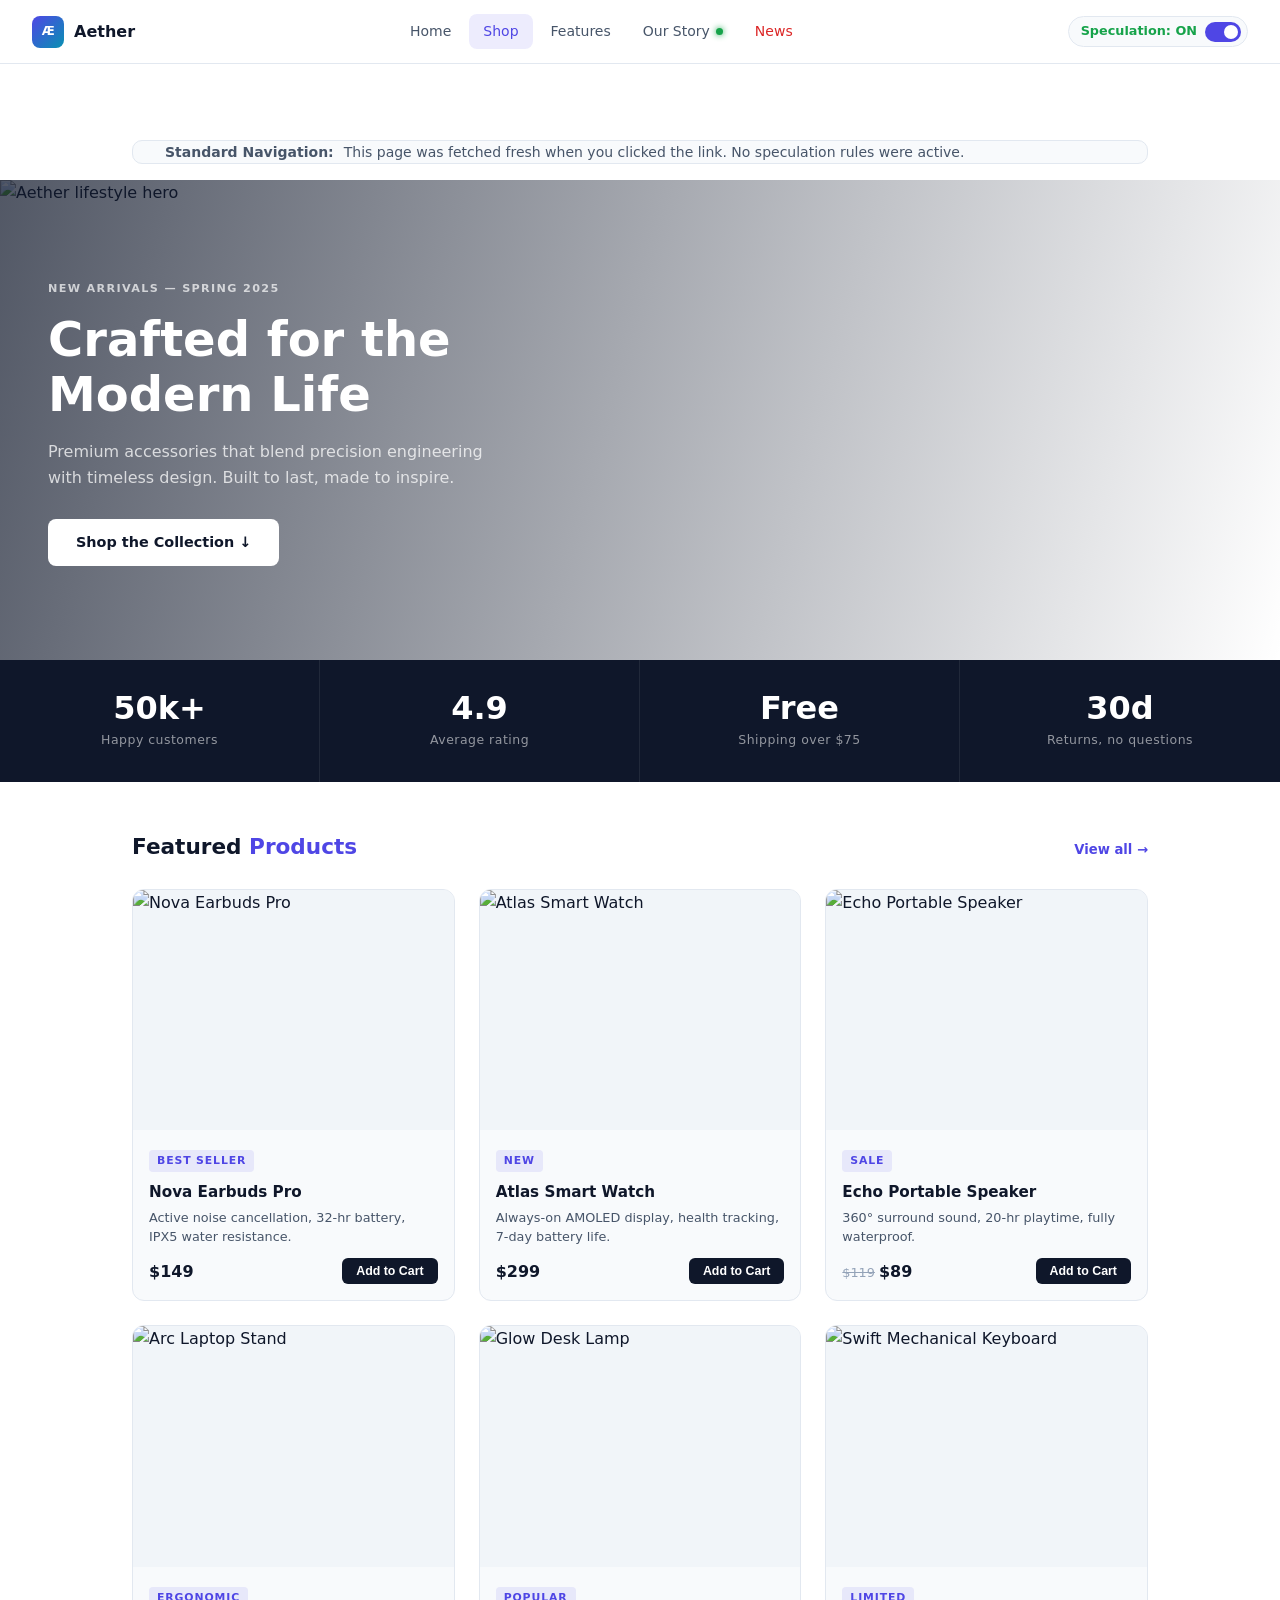
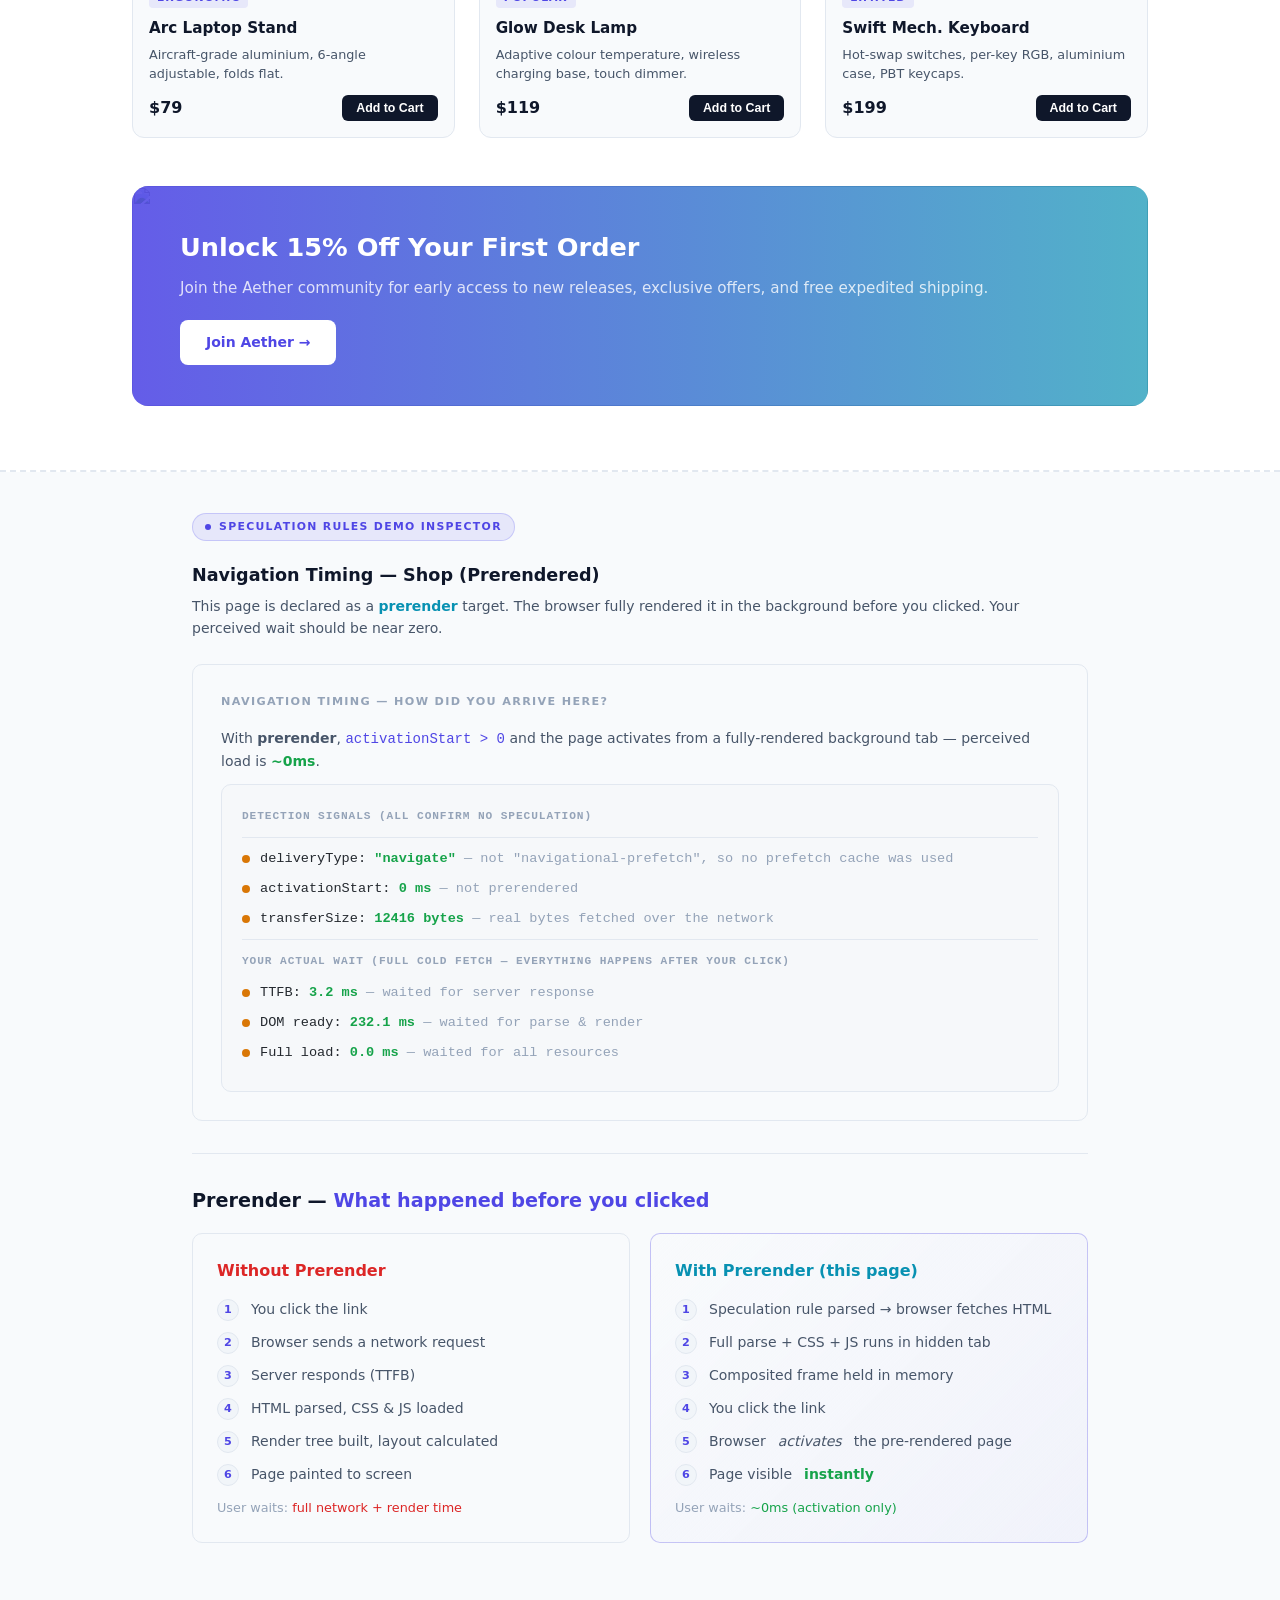
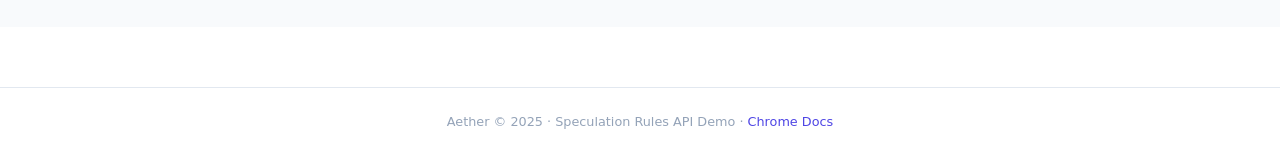
==== commit be176c09: "update arrival banner margin in multiple pages" ====
--- a/page-a.html
+++ b/page-a.html
@@ -61,7 +61,7 @@
 <main class="page-wrapper-wide fade-in">
 
   <!-- Arrival Banner -->
-  <div id="arrival-banner" class="arrival-banner" style="max-width:1016px;margin:calc(var(--nav-height) + 12px) auto 0;padding:0 32px;" ></div>
+  <div id="arrival-banner" class="arrival-banner" style="max-width:1016px;margin:calc(var(--nav-height) + 12px) auto 16px;padding:0 32px;"></div>
 
   <!-- Site Hero -->
   <div class="site-hero">
